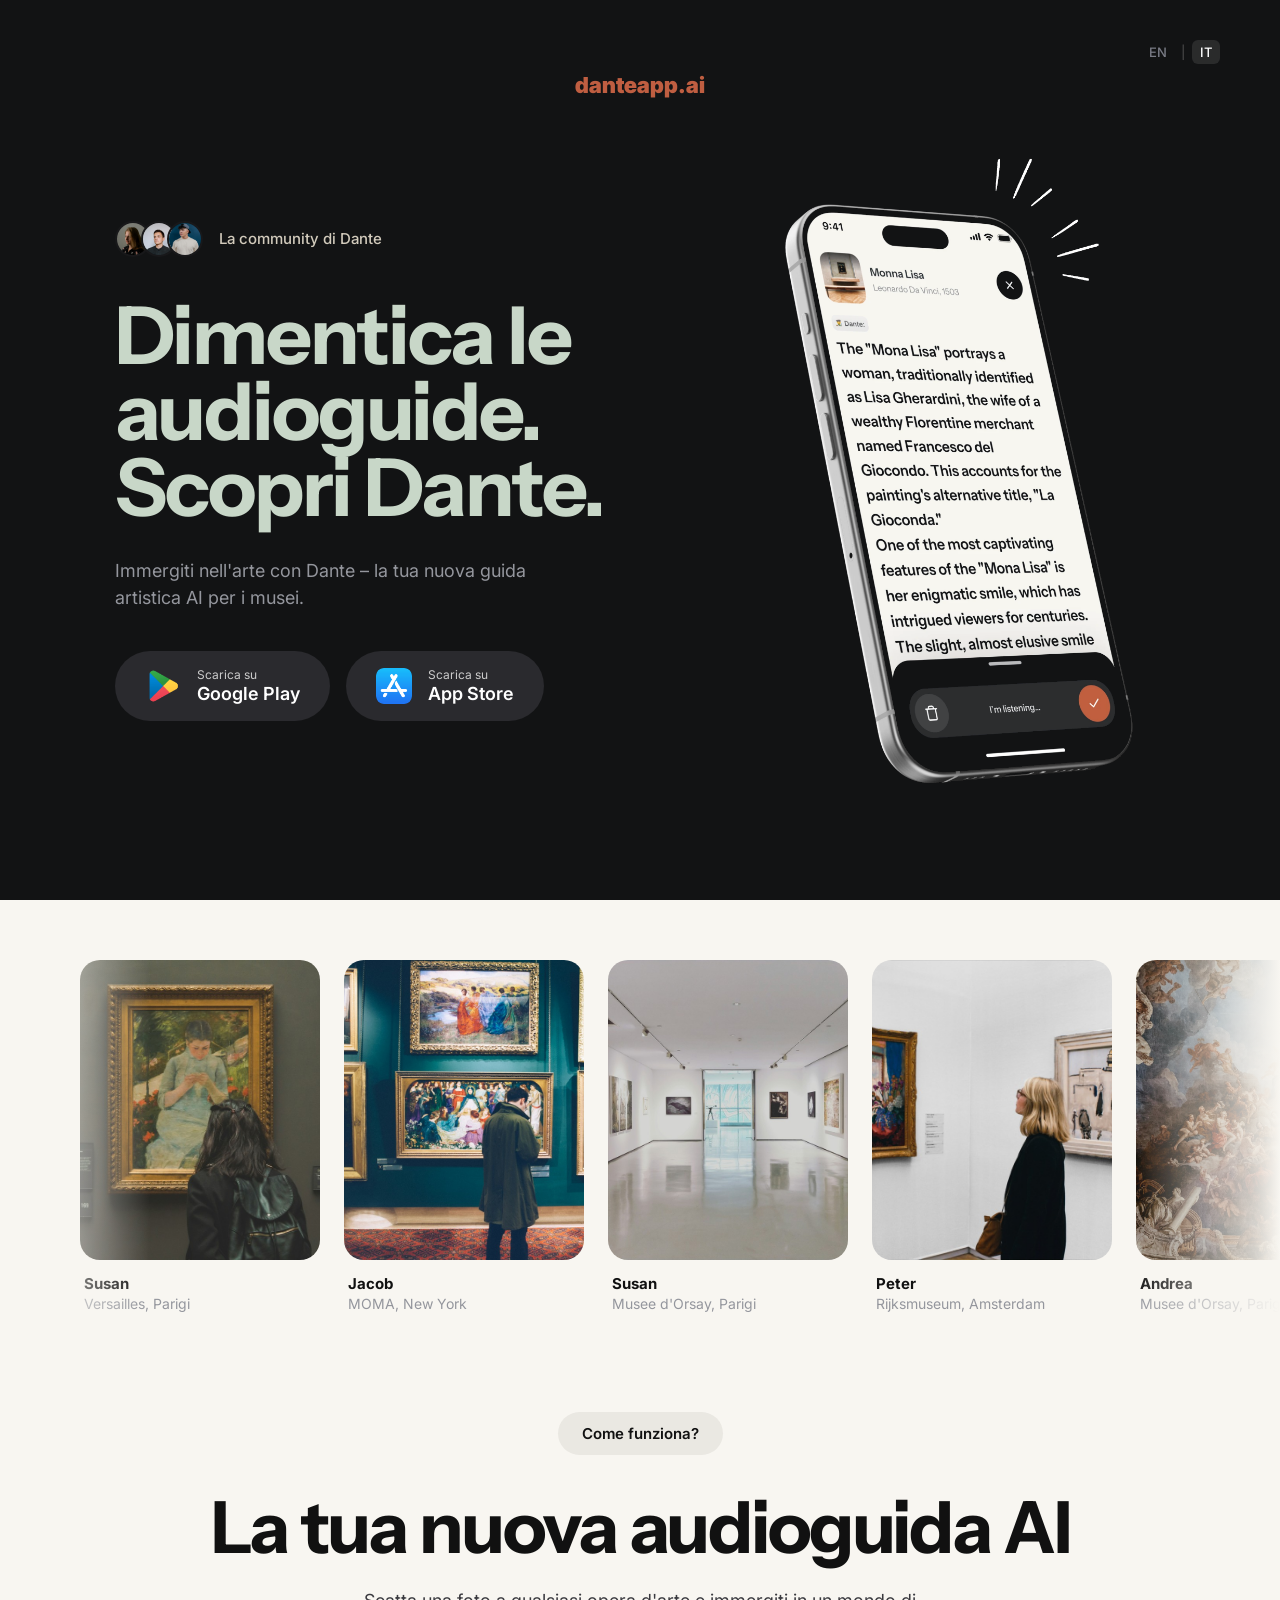
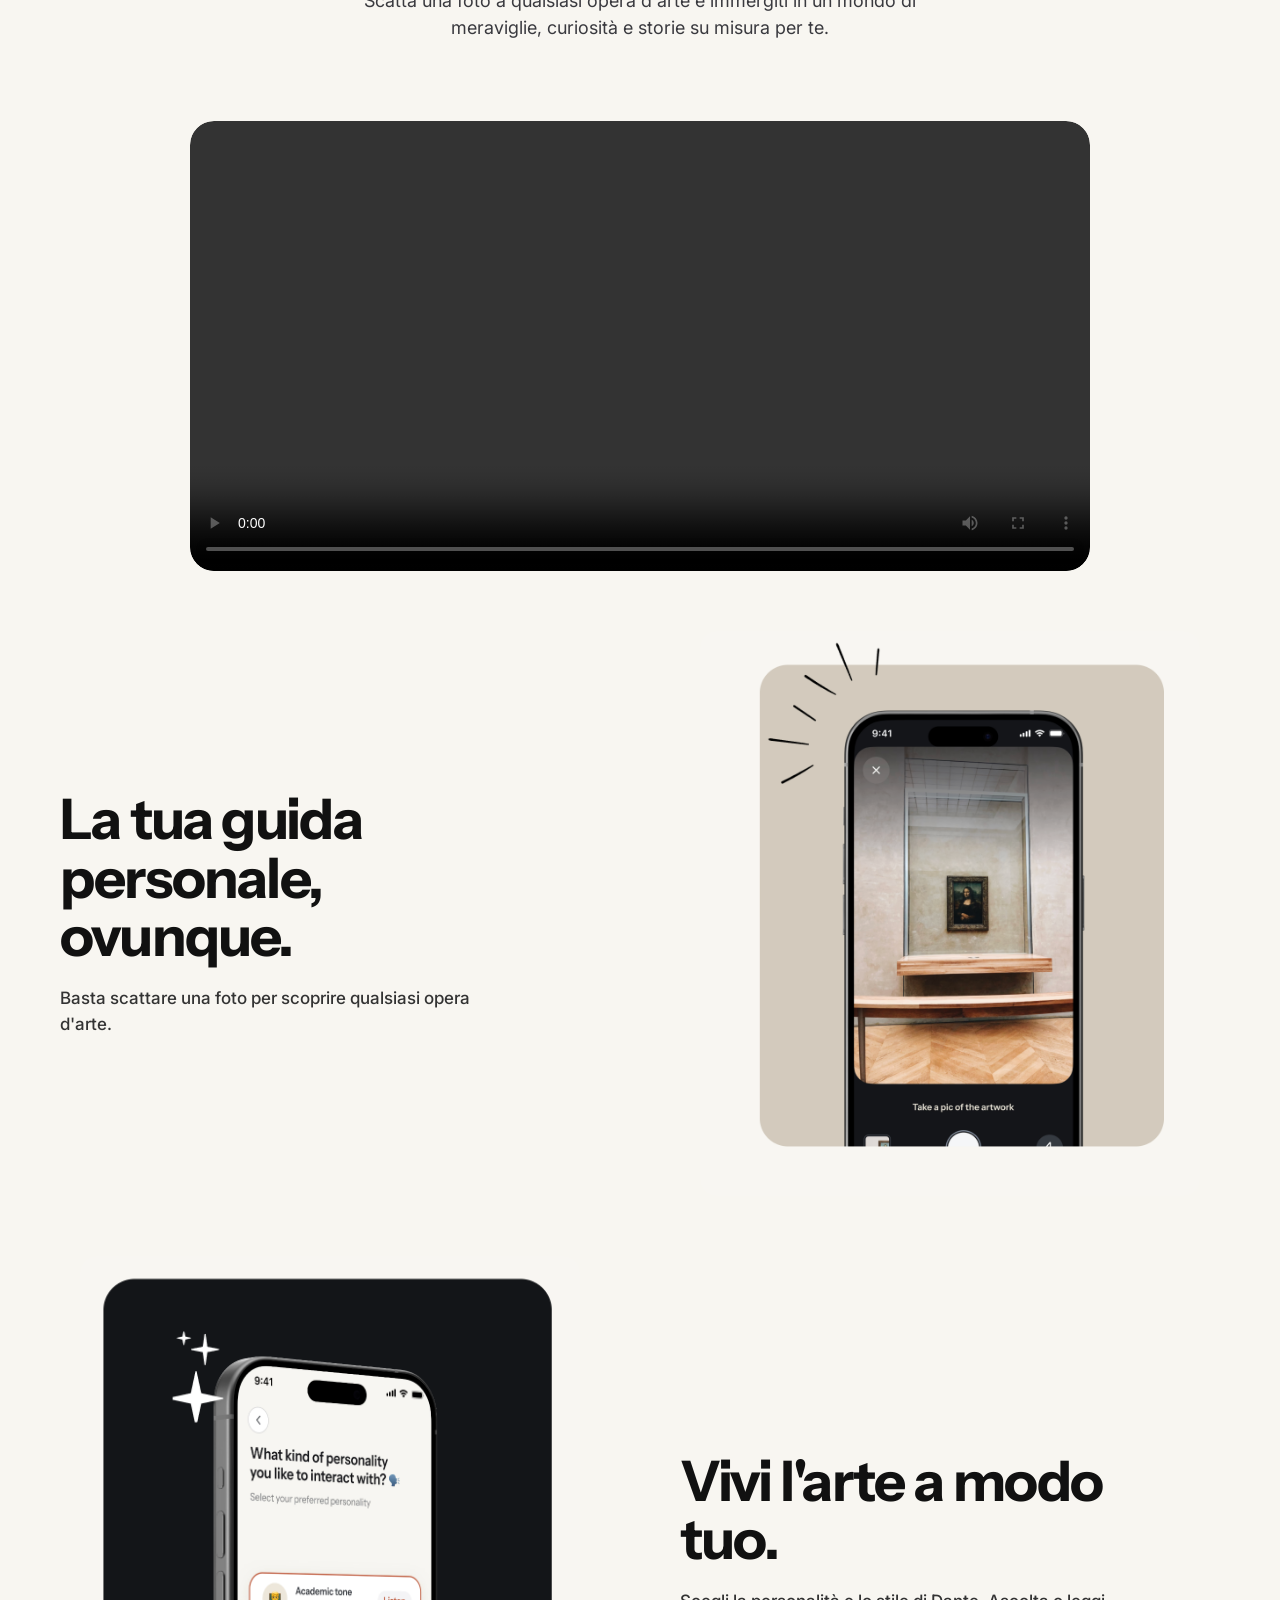
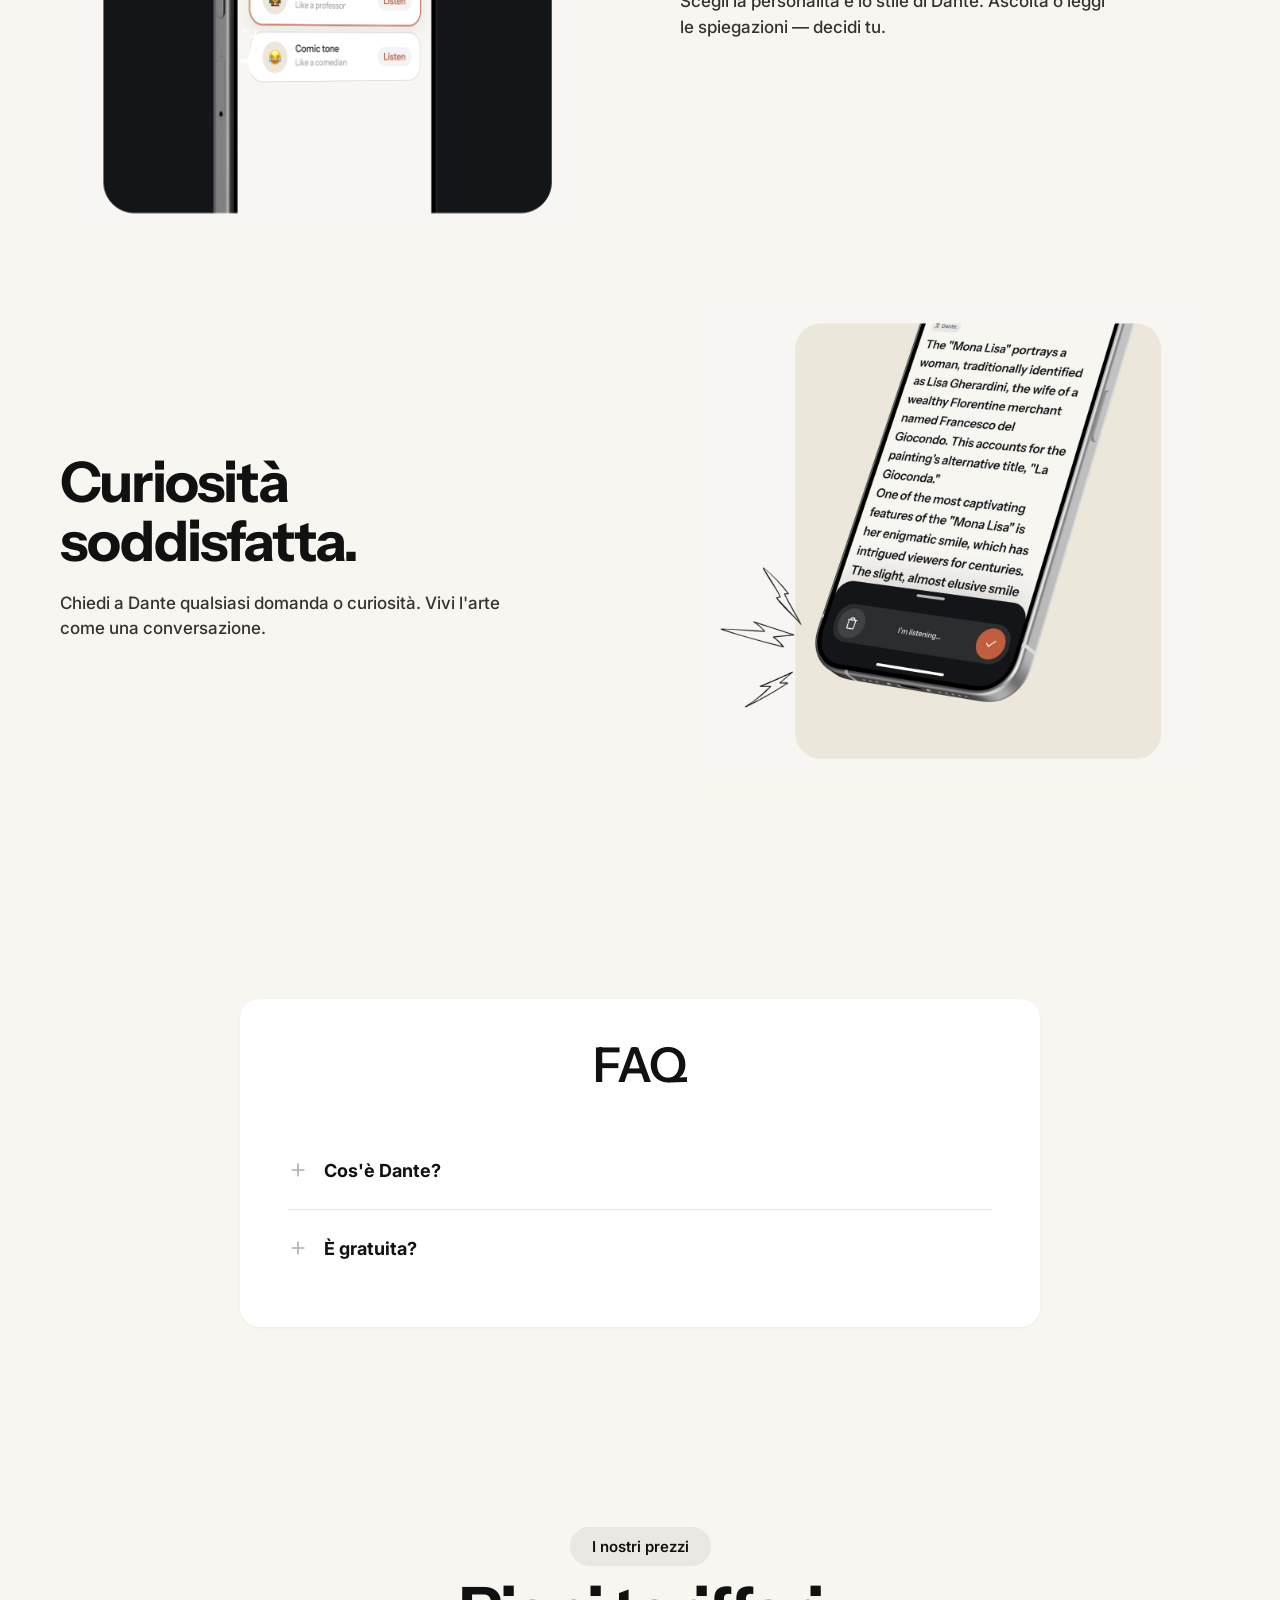
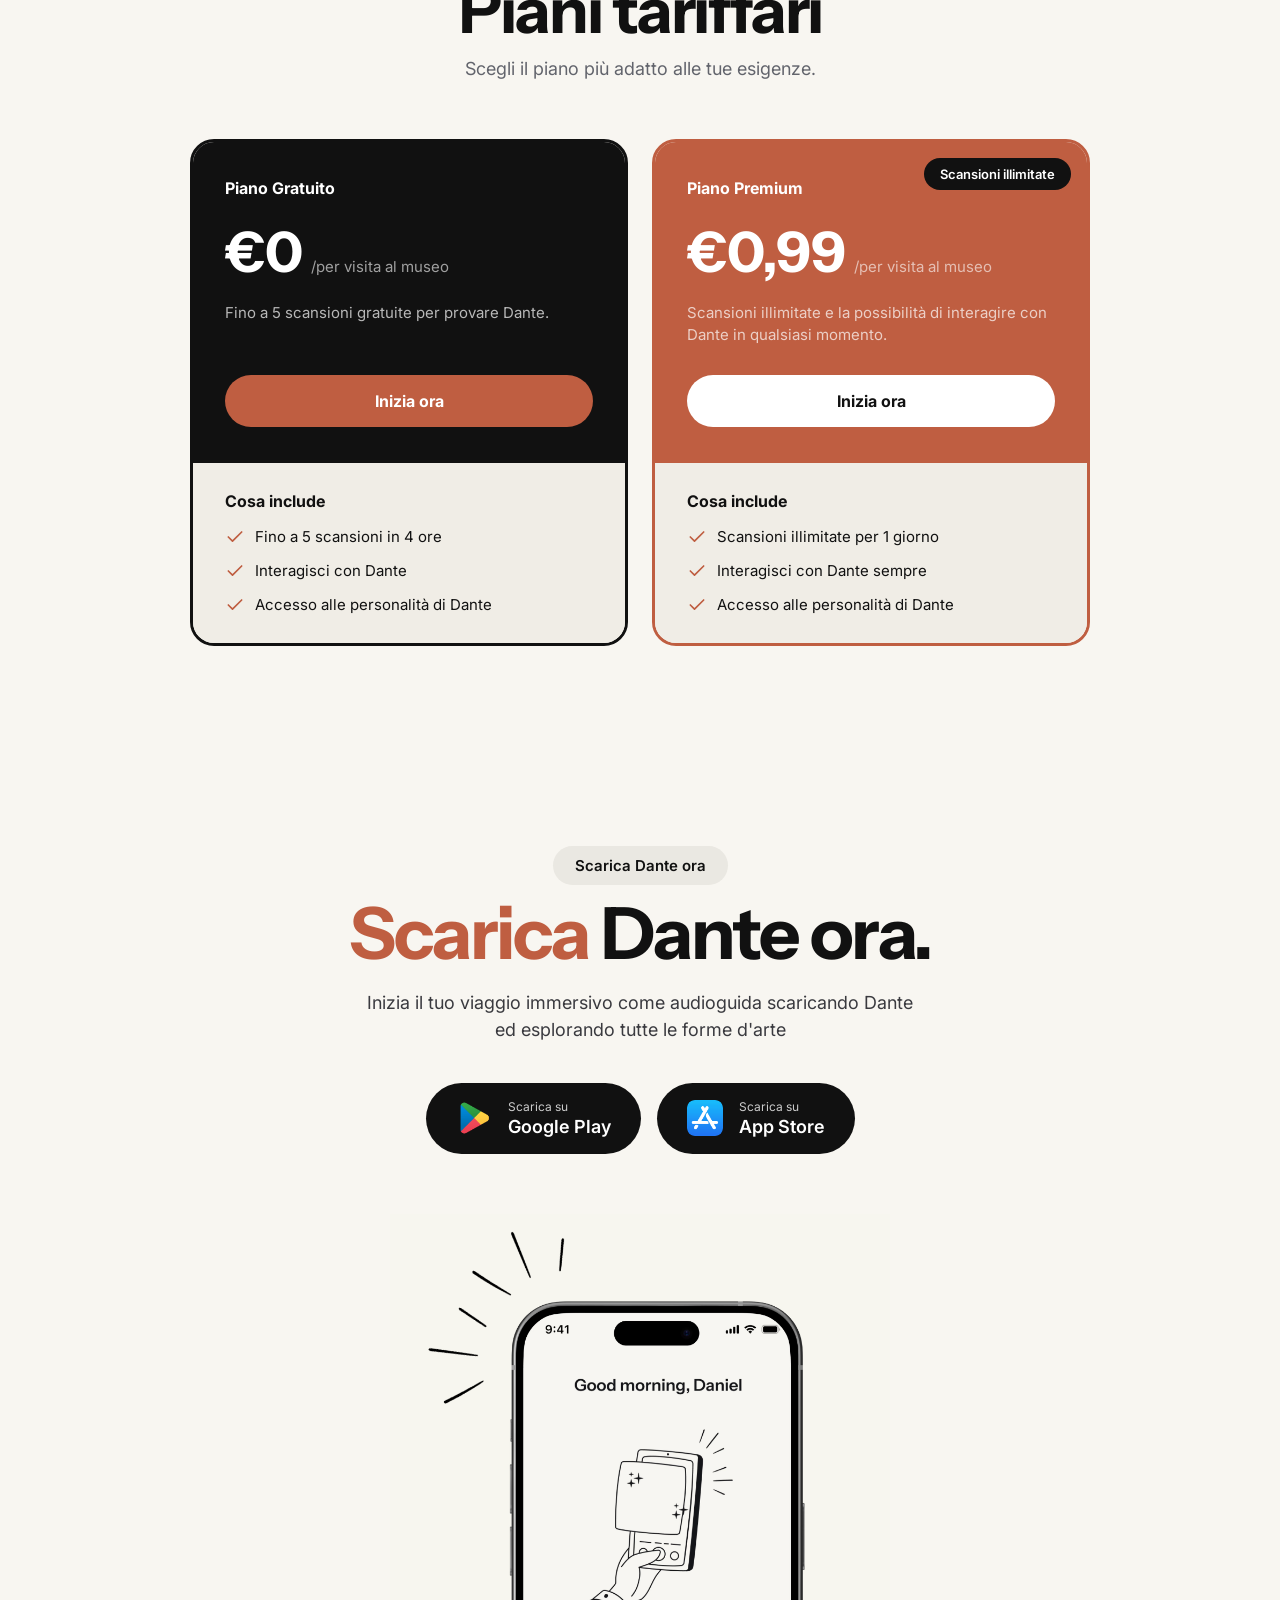
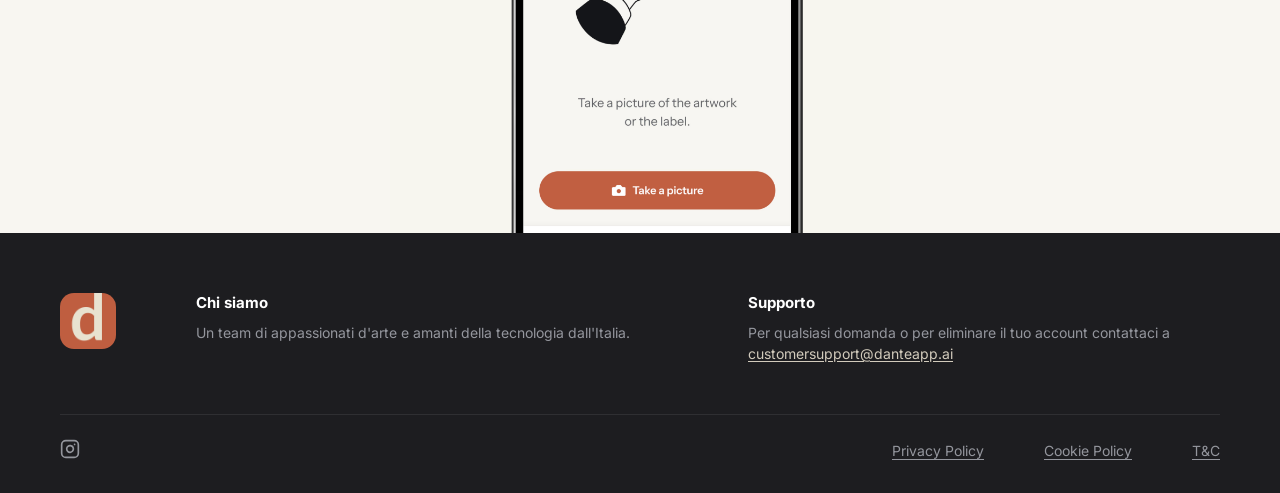
==== it/index.html @ efba57e6 "added italian" ====
<!DOCTYPE html>
<html lang="it">
<head>
  <meta charset="UTF-8">
  <meta name="viewport" content="width=device-width, initial-scale=1.0">
  <title>Danteapp.AI</title>
  <meta name="description" content="Scopri il lato divertente dei musei! Scarica l'app!">

  <!-- Open Graph -->
  <meta property="og:title" content="Danteapp.AI">
  <meta property="og:description" content="Scopri il lato divertente dei musei! Scarica l'app!">
  <meta property="og:image" content="../assets/icons/og-image.png">
  <meta property="og:type" content="website">
  <meta property="og:url" content="https://www.danteapp.ai/it/">

  <!-- Twitter Card -->
  <meta name="twitter:card" content="summary_large_image">
  <meta name="twitter:title" content="Danteapp.AI">
  <meta name="twitter:description" content="Scopri il lato divertente dei musei! Scarica l'app!">
  <meta name="twitter:image" content="../assets/icons/og-image.png">

  <!-- Favicon -->
  <link rel="icon" type="image/png" href="../assets/icons/favicon.png">

  <!-- Fonts -->
  <link rel="preconnect" href="https://fonts.googleapis.com">
  <link rel="preconnect" href="https://fonts.gstatic.com" crossorigin>
  <link href="https://fonts.googleapis.com/css2?family=Instrument+Sans:ital,wght@0,400;0,500;0,600;0,700;1,400&family=Inter:wght@400;500;600;700&family=Inter+Tight:wght@600&display=swap" rel="stylesheet">

  <!-- Styles -->
  <link rel="stylesheet" href="../css/styles.css">
</head>
<body>

  <!-- ===== HERO SECTION ===== -->
  <section class="hero">
    <div class="lang-bar">
      <div class="lang-toggle">
        <a href="../index.html" onclick="localStorage.setItem('dante-lang','en')">EN</a>
        <span class="separator">|</span>
        <a href="index.html" class="active" onclick="localStorage.setItem('dante-lang','it')">IT</a>
      </div>
    </div>
    <p class="hero-site-name fade-in">danteapp.ai</p>
    <div class="hero-inner">
      <div class="hero-left">
        <div class="hero-community fade-in fade-in-delay-1">
          <div class="hero-avatars">
            <img src="../assets/images/brand-profile.jpg" alt="" class="hero-avatar">
            <img src="../assets/images/artwork-3.jpg" alt="" class="hero-avatar">
            <img src="../assets/images/artwork-6.jpg" alt="" class="hero-avatar">
          </div>
          <span>La community di Dante</span>
        </div>
        <h1 class="hero-heading fade-in fade-in-delay-2">Dimentica le audioguide.<br>Scopri Dante.</h1>
        <p class="hero-subheading fade-in fade-in-delay-3">Immergiti nell'arte con Dante &ndash; la tua nuova guida artistica AI per i musei.</p>
        <div class="hero-buttons fade-in fade-in-delay-4">
          <a href="https://play.google.com/store/apps/details?id=com.danteapp.dante" class="btn-store" target="_blank" rel="noopener">
            <img src="../assets/icons/logo-512-alt.png" alt="Google Play" class="store-icon google-play-icon">
            <div class="store-text">
              <span class="store-label">Scarica su</span>
              <span class="store-name">Google Play</span>
            </div>
          </a>
          <a href="https://apps.apple.com/it/app/danteapp/id6563139265" class="btn-store" target="_blank" rel="noopener">
            <img src="../assets/icons/logo-512.png" alt="App Store" class="store-icon appstore-icon">
            <div class="store-text">
              <span class="store-label">Scarica su</span>
              <span class="store-name">App Store</span>
            </div>
          </a>
        </div>
      </div>
      <div class="hero-right fade-in fade-in-delay-3">
        <div class="hero-phone-container">
          <img src="../assets/icons/hero.png" alt="App Dante che mostra la Monna Lisa" class="hero-phone">
        </div>
      </div>
    </div>
  </section>

  <!-- ===== TESTIMONIALS SECTION ===== -->
  <section class="testimonials">
    <div class="testimonials-track">
      <!-- First set -->
      <div class="testimonial-card">
        <img src="../assets/images/artwork-5.jpg" alt="Opera d'arte" class="testimonial-image">
        <div class="testimonial-info">
          <p class="testimonial-name">Susan</p>
          <p class="testimonial-location">Versailles, Parigi</p>
        </div>
      </div>
      <div class="testimonial-card">
        <img src="../assets/images/artwork-1.jpg" alt="Opera d'arte" class="testimonial-image">
        <div class="testimonial-info">
          <p class="testimonial-name">Jacob</p>
          <p class="testimonial-location">MOMA, New York</p>
        </div>
      </div>
      <div class="testimonial-card">
        <img src="../assets/images/artwork-2.jpg" alt="Opera d'arte" class="testimonial-image">
        <div class="testimonial-info">
          <p class="testimonial-name">Susan</p>
          <p class="testimonial-location">Musee d'Orsay, Parigi</p>
        </div>
      </div>
      <div class="testimonial-card">
        <img src="../assets/images/artwork-7.jpg" alt="Opera d'arte" class="testimonial-image">
        <div class="testimonial-info">
          <p class="testimonial-name">Peter</p>
          <p class="testimonial-location">Rijksmuseum, Amsterdam</p>
        </div>
      </div>
      <div class="testimonial-card">
        <img src="../assets/images/artwork-4.jpg" alt="Opera d'arte" class="testimonial-image">
        <div class="testimonial-info">
          <p class="testimonial-name">Andrea</p>
          <p class="testimonial-location">Musee d'Orsay, Parigi</p>
        </div>
      </div>
      <div class="testimonial-card">
        <img src="../assets/images/artwork-1.jpg" alt="Opera d'arte" class="testimonial-image">
        <div class="testimonial-info">
          <p class="testimonial-name">Claire</p>
          <p class="testimonial-location">MOMA, New York</p>
        </div>
      </div>
      <!-- Duplicate for seamless scroll -->
      <div class="testimonial-card">
        <img src="../assets/images/artwork-5.jpg" alt="Opera d'arte" class="testimonial-image">
        <div class="testimonial-info">
          <p class="testimonial-name">Susan</p>
          <p class="testimonial-location">Versailles, Parigi</p>
        </div>
      </div>
      <div class="testimonial-card">
        <img src="../assets/images/artwork-1.jpg" alt="Opera d'arte" class="testimonial-image">
        <div class="testimonial-info">
          <p class="testimonial-name">Jacob</p>
          <p class="testimonial-location">MOMA, New York</p>
        </div>
      </div>
      <div class="testimonial-card">
        <img src="../assets/images/artwork-2.jpg" alt="Opera d'arte" class="testimonial-image">
        <div class="testimonial-info">
          <p class="testimonial-name">Susan</p>
          <p class="testimonial-location">Musee d'Orsay, Parigi</p>
        </div>
      </div>
      <div class="testimonial-card">
        <img src="../assets/images/artwork-7.jpg" alt="Opera d'arte" class="testimonial-image">
        <div class="testimonial-info">
          <p class="testimonial-name">Peter</p>
          <p class="testimonial-location">Rijksmuseum, Amsterdam</p>
        </div>
      </div>
      <div class="testimonial-card">
        <img src="../assets/images/artwork-4.jpg" alt="Opera d'arte" class="testimonial-image">
        <div class="testimonial-info">
          <p class="testimonial-name">Andrea</p>
          <p class="testimonial-location">Musee d'Orsay, Parigi</p>
        </div>
      </div>
      <div class="testimonial-card">
        <img src="../assets/images/artwork-1.jpg" alt="Opera d'arte" class="testimonial-image">
        <div class="testimonial-info">
          <p class="testimonial-name">Claire</p>
          <p class="testimonial-location">MOMA, New York</p>
        </div>
      </div>
    </div>
  </section>

  <!-- ===== FEATURES SECTION ===== -->
  <section class="features">
    <div class="features-container">
      <div class="features-label-wrapper fade-in">
        <span class="features-label">Come funziona?</span>
      </div>
      <h2 class="features-heading fade-in">La tua nuova audioguida AI</h2>
      <p class="features-subtitle fade-in">Scatta una foto a qualsiasi opera d'arte e immergiti in un mondo di meraviglie, curiosit&agrave; e storie su misura per te.</p>

      <!-- Feature 1: Video -->
      <div class="feature-video-wrapper fade-in">
        <video src="../assets/video/hero-video.mp4" controls loop playsinline class="feature-video"></video>
      </div>

      <!-- Feature 2: Anywhere -->
      <div class="feature-block fade-in">
        <div class="feature-text">
          <h3 class="feature-title">La tua guida personale, ovunque.</h3>
          <p class="feature-description">Basta scattare una foto per scoprire qualsiasi opera d'arte.</p>
        </div>
        <div class="feature-images">
          <img src="../assets/images/guide-anywhere.png" alt="App Dante che scansiona un'opera" class="feature-single-image">
        </div>
      </div>

      <!-- Feature 3: Your way -->
      <div class="feature-block reverse fade-in">
        <div class="feature-text">
          <h3 class="feature-title">Vivi l'arte a modo tuo.</h3>
          <p class="feature-description">Scegli la personalit&agrave; e lo stile di Dante. Ascolta o leggi le spiegazioni &mdash; decidi tu.</p>
        </div>
        <div class="feature-images">
          <img src="../assets/images/art-your-way.png" alt="Selezione personalit&agrave; app Dante" class="feature-single-image">
        </div>
      </div>

      <!-- Feature 4: Curiosity -->
      <div class="feature-block fade-in">
        <div class="feature-text">
          <h3 class="feature-title">Curiosit&agrave; soddisfatta.</h3>
          <p class="feature-description">Chiedi a Dante qualsiasi domanda o curiosit&agrave;. Vivi l'arte come una conversazione.</p>
        </div>
        <div class="feature-images">
          <img src="../assets/images/curiosity_quenched.png" alt="Conversazione con app Dante" class="feature-single-image">
        </div>
      </div>
    </div>
  </section>

  <!-- ===== FAQ SECTION ===== -->
  <section class="faq">
    <div class="faq-container">
      <h2 class="faq-heading fade-in">FAQ</h2>

      <div class="faq-item fade-in">
        <button class="faq-question">
          <svg class="faq-icon" viewBox="0 0 24 24" fill="none" stroke="currentColor" stroke-width="2" stroke-linecap="round" stroke-linejoin="round">
            <line x1="12" y1="5" x2="12" y2="19"></line>
            <line x1="5" y1="12" x2="19" y2="12"></line>
          </svg>
          Cos'&egrave; Dante?
        </button>
        <div class="faq-answer">
          <p>Dante &egrave; la tua guida artistica personale, pensata per rendere l'esplorazione e la comprensione dell'arte divertente e accessibile. Con Dante AI, puoi scattare una foto a qualsiasi opera per scoprire istantaneamente la sua storia, il suo significato e curiosit&agrave; interessanti. Personalizza la tua esperienza scegliendo la personalit&agrave; e lo stile di Dante, e decidi se vuoi ascoltare o leggere le informazioni. Puoi anche fare domande a Dante su qualsiasi opera, rendendo la tua esplorazione artistica davvero interattiva e coinvolgente.</p>
        </div>
      </div>

      <div class="faq-item fade-in">
        <button class="faq-question">
          <svg class="faq-icon" viewBox="0 0 24 24" fill="none" stroke="currentColor" stroke-width="2" stroke-linecap="round" stroke-linejoin="round">
            <line x1="12" y1="5" x2="12" y2="19"></line>
            <line x1="5" y1="12" x2="19" y2="12"></line>
          </svg>
          &Egrave; gratuita?
        </button>
        <div class="faq-answer">
          <p>Puoi scaricare l'app Dante AI gratuitamente su iOS e Android. L'app &egrave; gratuita, ma per sbloccare tutte le funzionalit&agrave;, inclusa la possibilit&agrave; di fare domande, &egrave; necessario un abbonamento a pagamento. Questo ti garantisce di ottenere il massimo dalla tua esperienza artistica con approfondimenti personalizzati e dettagliati.</p>
        </div>
      </div>
    </div>
  </section>

  <!-- ===== PRICING SECTION ===== -->
  <section class="pricing">
    <div class="pricing-container">
      <div class="pricing-label-wrapper fade-in">
        <span class="pricing-label">I nostri prezzi</span>
      </div>
      <h2 class="pricing-heading fade-in">Piani tariffari</h2>
      <p class="pricing-subheading fade-in">Scegli il piano pi&ugrave; adatto alle tue esigenze.</p>

      <div class="pricing-cards">
        <!-- Free Plan -->
        <div class="pricing-card-wrapper fade-in">
          <div class="pricing-card-top pricing-card-top-free">
            <p class="pricing-plan-name">Piano Gratuito</p>
            <div class="pricing-price-row">
              <span class="pricing-price">&euro;0</span>
              <span class="pricing-price-period">/per visita al museo</span>
            </div>
            <p class="pricing-desc">Fino a 5 scansioni gratuite per provare Dante.</p>
            <a href="https://apps.apple.com/it/app/danteapp/id6563139265" class="pricing-btn pricing-btn-free" target="_blank" rel="noopener">Inizia ora</a>
          </div>
          <div class="pricing-card-bottom pricing-card-bottom-free">
            <p class="pricing-included-title">Cosa include</p>
            <ul class="pricing-features">
              <li>
                <svg viewBox="0 0 24 24" fill="none" stroke="#bf5e41" stroke-width="2" stroke-linecap="round" stroke-linejoin="round"><polyline points="20 6 9 17 4 12"></polyline></svg>
                Fino a 5 scansioni in 4 ore
              </li>
              <li>
                <svg viewBox="0 0 24 24" fill="none" stroke="#bf5e41" stroke-width="2" stroke-linecap="round" stroke-linejoin="round"><polyline points="20 6 9 17 4 12"></polyline></svg>
                Interagisci con Dante
              </li>
              <li>
                <svg viewBox="0 0 24 24" fill="none" stroke="#bf5e41" stroke-width="2" stroke-linecap="round" stroke-linejoin="round"><polyline points="20 6 9 17 4 12"></polyline></svg>
                Accesso alle personalit&agrave; di Dante
              </li>
            </ul>
          </div>
        </div>

        <!-- Premium Plan -->
        <div class="pricing-card-wrapper premium fade-in fade-in-delay-1">
          <div class="pricing-card-top pricing-card-top-premium">
            <span class="pricing-badge">Scansioni illimitate</span>
            <p class="pricing-plan-name">Piano Premium</p>
            <div class="pricing-price-row">
              <span class="pricing-price">&euro;0,99</span>
              <span class="pricing-price-period">/per visita al museo</span>
            </div>
            <p class="pricing-desc">Scansioni illimitate e la possibilit&agrave; di interagire con Dante in qualsiasi momento.</p>
            <a href="https://apps.apple.com/it/app/danteapp/id6563139265" class="pricing-btn pricing-btn-premium" target="_blank" rel="noopener">Inizia ora</a>
          </div>
          <div class="pricing-card-bottom pricing-card-bottom-premium">
            <p class="pricing-included-title">Cosa include</p>
            <ul class="pricing-features">
              <li>
                <svg viewBox="0 0 24 24" fill="none" stroke="#bf5e41" stroke-width="2" stroke-linecap="round" stroke-linejoin="round"><polyline points="20 6 9 17 4 12"></polyline></svg>
                Scansioni illimitate per 1 giorno
              </li>
              <li>
                <svg viewBox="0 0 24 24" fill="none" stroke="#bf5e41" stroke-width="2" stroke-linecap="round" stroke-linejoin="round"><polyline points="20 6 9 17 4 12"></polyline></svg>
                Interagisci con Dante sempre
              </li>
              <li>
                <svg viewBox="0 0 24 24" fill="none" stroke="#bf5e41" stroke-width="2" stroke-linecap="round" stroke-linejoin="round"><polyline points="20 6 9 17 4 12"></polyline></svg>
                Accesso alle personalit&agrave; di Dante
              </li>
            </ul>
          </div>
        </div>
      </div>
    </div>
  </section>

  <!-- ===== CTA SECTION ===== -->
  <section class="cta">
    <div class="cta-container">
      <div class="cta-label-wrapper fade-in">
        <span class="cta-label">Scarica Dante ora</span>
      </div>
      <h2 class="cta-heading fade-in"><span class="cta-heading-accent">Scarica</span> Dante ora.</h2>
      <p class="cta-subheading fade-in">Inizia il tuo viaggio immersivo come audioguida scaricando Dante ed esplorando tutte le forme d'arte</p>
      <div class="cta-buttons fade-in fade-in-delay-1">
        <a href="https://play.google.com/store/apps/details?id=com.danteapp.dante" class="btn-store-dark" target="_blank" rel="noopener">
          <img src="../assets/icons/logo-512-alt.png" alt="Google Play" class="store-icon">
          <div class="store-text">
            <span class="store-label-dark">Scarica su</span>
            <span class="store-name-dark">Google Play</span>
          </div>
        </a>
        <a href="https://apps.apple.com/it/app/danteapp/id6563139265" class="btn-store-dark" target="_blank" rel="noopener">
          <img src="../assets/icons/logo-512.png" alt="App Store" class="store-icon appstore-icon">
          <div class="store-text">
            <span class="store-label-dark">Scarica su</span>
            <span class="store-name-dark">App Store</span>
          </div>
        </a>
      </div>
      <div class="cta-image fade-in fade-in-delay-2">
        <img src="../assets/images/download_footer.png" alt="Anteprima app Dante">
      </div>
    </div>
  </section>

  <!-- ===== FOOTER ===== -->
  <footer class="footer">
    <div class="footer-top">
      <div class="footer-logo">
        <img src="../assets/icons/logo-1024.png" alt="Dante" class="footer-logo-img">
      </div>
      <div class="footer-about">
        <h4 class="footer-col-title">Chi siamo</h4>
        <p class="footer-col-text">Un team di appassionati d'arte e amanti della tecnologia dall'Italia.</p>
      </div>
      <div class="footer-support">
        <h4 class="footer-col-title">Supporto</h4>
        <p class="footer-col-text">Per qualsiasi domanda o per eliminare il tuo account contattaci a <a href="mailto:customersupport@danteapp.ai">customersupport@danteapp.ai</a></p>
      </div>
    </div>
    <div class="footer-divider"></div>
    <div class="footer-bottom">
      <div class="footer-social">
        <a href="https://www.instagram.com/danteapp.ai/" target="_blank" rel="noopener" aria-label="Instagram">
          <svg viewBox="0 0 24 24" fill="none" stroke="currentColor" stroke-width="2" stroke-linecap="round" stroke-linejoin="round">
            <rect x="2" y="2" width="20" height="20" rx="5" ry="5"></rect>
            <path d="M16 11.37A4 4 0 1 1 12.63 8 4 4 0 0 1 16 11.37z"></path>
            <line x1="17.5" y1="6.5" x2="17.51" y2="6.5"></line>
          </svg>
        </a>
      </div>
      <div class="footer-links">
        <a href="privacy-policy.html">Privacy Policy</a>
        <a href="cookie-policy.html">Cookie Policy</a>
        <a href="terms-conditions.html">T&C</a>
      </div>
    </div>
  </footer>

  <!-- Scripts -->
  <script src="../js/lang.js"></script>
  <script src="../js/main.js"></script>
</body>
</html>
---- css/styles.css ----
/* ===== Reset & Base ===== */
*, *::before, *::after {
  margin: 0;
  padding: 0;
  box-sizing: border-box;
}

html {
  scroll-behavior: smooth;
  -webkit-font-smoothing: antialiased;
  -moz-osx-font-smoothing: grayscale;
}

body {
  font-family: 'Inter', sans-serif;
  background-color: #131518;
  color: #fff;
  overflow-x: hidden;
}

a {
  text-decoration: none;
  color: inherit;
}

img {
  max-width: 100%;
  height: auto;
  display: block;
}

button {
  border: none;
  cursor: pointer;
  font-family: inherit;
}

/* ===== Typography ===== */
.font-instrument {
  font-family: 'Instrument Sans', sans-serif;
}

.font-inter {
  font-family: 'Inter', sans-serif;
}

.font-inter-tight {
  font-family: 'Inter Tight', sans-serif;
}

/* ===== Language Toggle ===== */
.lang-bar {
  width: 100%;
  display: flex;
  justify-content: flex-end;
  margin-bottom: 8px;
}

.lang-toggle {
  display: inline-flex;
  align-items: center;
  gap: 6px;
  font-family: 'Inter', sans-serif;
  font-size: 13px;
  font-weight: 500;
  color: #797b85;
}

.lang-toggle a {
  color: #797b85;
  text-decoration: none;
  padding: 4px 8px;
  border-radius: 6px;
  transition: color 0.2s, background 0.2s;
}

.lang-toggle a:hover {
  color: #fff;
}

.lang-toggle a.active {
  color: #fff;
  background: rgba(255, 255, 255, 0.1);
}

.lang-toggle .separator {
  color: #444;
}

/* Policy page lang toggle */
.policy-header .lang-bar {
  max-width: 900px;
  margin: 0 auto 8px;
}

/* Light background version */
.lang-toggle-light a {
  color: #94969d;
}

.lang-toggle-light a:hover {
  color: #111;
}

.lang-toggle-light a.active {
  color: #111;
  background: rgba(0, 0, 0, 0.06);
}

.lang-toggle-light .separator {
  color: #ccc;
}

/* ===== Hero Section ===== */
.hero {
  display: flex;
  flex-direction: column;
  align-items: center;
  padding: 40px 60px 80px;
  background: rgb(18, 19, 20);
  min-height: 100vh;
  position: relative;
  overflow: hidden;
}

.hero-site-name {
  font-family: 'Inter Tight', sans-serif;
  font-size: 22px;
  font-weight: 900;
  color: #bf5e41;
  text-align: center;
  margin-bottom: 24px;
}

.hero-inner {
  display: flex;
  align-items: center;
  justify-content: center;
  gap: 30px;
  width: 100%;
  max-width: 1200px;
  flex: 1;
}

.hero-left {
  flex: 1;
  max-width: 600px;
}

.hero-community {
  display: flex;
  align-items: center;
  gap: 12px;
  margin-bottom: 40px;
}

.hero-avatars {
  display: flex;
}

.hero-avatar {
  width: 36px;
  height: 36px;
  border-radius: 50%;
  object-fit: cover;
  border: 2px solid #18181a;
  margin-right: -10px;
}

.hero-avatar:last-child {
  margin-right: 0;
}

.hero-community span {
  font-family: 'Inter', sans-serif;
  font-size: 15px;
  font-weight: 500;
  color: #d2cbbc;
  margin-left: 4px;
}

.hero-heading {
  font-family: 'Instrument Sans', sans-serif;
  font-size: 80px;
  font-weight: 700;
  line-height: 0.95;
  letter-spacing: -2px;
  color: rgb(200, 215, 200);
  margin-bottom: 32px;
}

.hero-subheading {
  font-family: 'Inter', sans-serif;
  font-size: 18px;
  font-weight: 400;
  line-height: 1.5em;
  color: #94969d;
  margin-bottom: 40px;
  max-width: 420px;
}

.hero-subheading strong {
  font-weight: 600;
  color: #d2cbbc;
}

.hero-buttons {
  display: flex;
  gap: 16px;
  align-items: center;
  flex-wrap: wrap;
}

.btn-store {
  display: inline-flex;
  align-items: center;
  gap: 16px;
  padding: 16px 30px;
  border-radius: 50px;
  background: #2a2a2e;
  color: #fff;
  transition: background 0.2s ease;
}

.btn-store:hover {
  background: #353538;
}

.store-icon {
  width: 36px;
  height: 36px;
  flex-shrink: 0;
}

.google-play-icon {
  width: 36px;
  height: 36px;
}

.appstore-icon {
  border-radius: 8px;
}

.store-text {
  display: flex;
  flex-direction: column;
}

.store-label {
  font-family: 'Inter', sans-serif;
  font-size: 12px;
  font-weight: 400;
  color: #ccc;
  line-height: 1.3;
}

.store-name {
  font-family: 'Inter', sans-serif;
  font-size: 18px;
  font-weight: 600;
  color: #fff;
  line-height: 1.3;
}

/* Hero Right - Phone */
.hero-right {
  flex: 0 0 auto;
  position: relative;
}

.hero-phone-container {
  position: relative;
}

.hero-phone {
  width: 420px;
  height: auto;
  mix-blend-mode: lighten;
}


/* ===== Testimonials Section ===== */
.testimonials {
  padding: 60px 0;
  background: #f8f6f1;
  overflow: hidden;
  position: relative;
}

.testimonials::before,
.testimonials::after {
  content: '';
  position: absolute;
  top: 0;
  bottom: 0;
  width: 150px;
  z-index: 2;
  pointer-events: none;
}

.testimonials::before {
  left: 0;
  background: linear-gradient(to right, #f8f6f1, transparent);
}

.testimonials::after {
  right: 0;
  background: linear-gradient(to left, #f8f6f1, transparent);
}

.testimonials-track {
  display: flex;
  gap: 24px;
  animation: scroll-left 40s linear infinite;
  width: max-content;
  padding: 0 80px;
}

.testimonials-track:hover {
  animation-play-state: paused;
}

@keyframes scroll-left {
  0% {
    transform: translateX(0);
  }
  100% {
    transform: translateX(-50%);
  }
}

.testimonial-card {
  flex-shrink: 0;
  width: 240px;
}

.testimonial-image {
  width: 100%;
  height: 300px;
  object-fit: cover;
  display: block;
  border-radius: 20px;
}

.testimonial-info {
  padding: 14px 4px 0;
}

.testimonial-name {
  font-family: 'Inter', sans-serif;
  font-size: 15px;
  font-weight: 700;
  color: #111;
  margin-bottom: 2px;
}

.testimonial-location {
  font-family: 'Inter', sans-serif;
  font-size: 14px;
  font-weight: 400;
  color: #94969d;
}

/* ===== Features Section ===== */
.features {
  padding: 40px 20px 100px;
  background: #f8f6f1;
  color: #131518;
}

.features-container {
  max-width: 1200px;
  margin: 0 auto;
}

.features-label {
  font-family: 'Inter', sans-serif;
  font-size: 15px;
  font-weight: 600;
  color: #111;
  text-align: center;
  margin-bottom: 24px;
  display: inline-block;
  background: #eae8e2;
  padding: 12px 24px;
  border-radius: 50px;
}

.features-label-wrapper {
  text-align: center;
  margin-bottom: 12px;
}

.features-heading {
  font-family: 'Instrument Sans', sans-serif;
  font-size: 72px;
  font-weight: 700;
  line-height: 1;
  letter-spacing: -2px;
  text-align: center;
  color: #111;
  margin-bottom: 24px;
}

.features-subtitle {
  font-family: 'Inter', sans-serif;
  font-size: 18px;
  font-weight: 400;
  line-height: 1.5em;
  color: #3a3a3f;
  text-align: center;
  max-width: 600px;
  margin: 0 auto 80px;
}

.feature-video-wrapper {
  width: 100%;
  max-width: 900px;
  margin: 0 auto 60px;
  border-radius: 24px;
  overflow: hidden;
}

.feature-video {
  width: 100%;
  display: block;
  border-radius: 24px;
}

/* Feature Block */
.feature-block {
  display: grid;
  grid-template-columns: 1fr 1fr;
  gap: 40px;
  align-items: center;
  margin-bottom: 60px;
}

.feature-block:last-child {
  margin-bottom: 0;
}

.feature-block.reverse {
  direction: rtl;
}

.feature-block.reverse > * {
  direction: ltr;
}

.feature-text {
  padding: 20px;
}

.feature-number {
  font-family: 'Instrument Sans', sans-serif;
  font-size: 14px;
  font-weight: 600;
  color: #bf5e41;
  margin-bottom: 12px;
}

.feature-title {
  font-family: 'Instrument Sans', sans-serif;
  font-size: 56px;
  font-weight: 700;
  line-height: 1.05;
  letter-spacing: -1.8px;
  color: #111;
  margin-bottom: 20px;
  max-width: 450px;
}

.feature-description {
  font-family: 'Inter', sans-serif;
  font-size: 17px;
  font-weight: 500;
  line-height: 1.5em;
  color: #333;
  max-width: 440px;
}

.feature-images {
  display: flex;
  gap: 16px;
  align-items: center;
  justify-content: center;
  position: relative;
}

.feature-images img {
  border-radius: 16px;
  object-fit: cover;
}

.feature-phone {
  width: 240px;
  border-radius: 24px;
  box-shadow: 0 20px 60px rgba(0,0,0,0.15);
}

.feature-artwork {
  width: 100%;
  max-width: 500px;
  border-radius: 16px;
}

.feature-single-image {
  width: 100%;
  max-width: 500px;
  border-radius: 16px;
}

.feature-artwork-grid {
  display: grid;
  grid-template-columns: 1fr 1fr;
  gap: 12px;
}

.feature-artwork-grid img {
  width: 100%;
  height: 250px;
  object-fit: cover;
  border-radius: 12px;
}

/* ===== FAQ Section ===== */
.faq {
  padding: 100px 20px;
  background: #f8f6f1;
}

.faq-container {
  max-width: 800px;
  margin: 0 auto;
  background: #fff;
  border-radius: 20px;
  padding: 40px 48px;
  box-shadow: 0 1px 3px rgba(0, 0, 0, 0.04);
}

.faq-heading {
  font-family: 'Instrument Sans', sans-serif;
  font-size: 48px;
  font-weight: 600;
  line-height: 1.1em;
  letter-spacing: -1.2px;
  text-align: center;
  color: #111;
  margin-bottom: 40px;
}

.faq-item {
  border-bottom: 1px solid #e8e6e0;
  padding: 28px 0;
}

.faq-item:last-child {
  border-bottom: none;
}

.faq-question {
  display: flex;
  align-items: center;
  gap: 16px;
  cursor: pointer;
  width: 100%;
  background: none;
  color: #111;
  font-family: 'Inter', sans-serif;
  font-size: 18px;
  font-weight: 700;
  text-align: left;
  padding: 0;
}

.faq-question:hover {
  color: #333;
}

.faq-icon {
  width: 20px;
  height: 20px;
  flex-shrink: 0;
  transition: transform 0.3s ease;
  color: #b0b0b0;
}

.faq-item.active .faq-icon {
  transform: rotate(45deg);
}

.faq-answer {
  max-height: 0;
  overflow: hidden;
  transition: max-height 0.3s ease, padding 0.3s ease;
}

.faq-item.active .faq-answer {
  max-height: 500px;
  padding-top: 16px;
  padding-left: 36px;
}

.faq-answer p {
  font-family: 'Inter', sans-serif;
  font-size: 16px;
  font-weight: 400;
  line-height: 1.6em;
  color: #888;
}

/* ===== Pricing Section ===== */
.pricing {
  padding: 100px 20px;
  background: #f8f6f1;
}

.pricing-container {
  max-width: 900px;
  margin: 0 auto;
}

.pricing-label-wrapper {
  text-align: center;
  margin-bottom: 12px;
}

.pricing-label {
  font-family: 'Inter', sans-serif;
  font-size: 15px;
  font-weight: 600;
  color: #111;
  display: inline-block;
  background: #eae8e2;
  padding: 10px 22px;
  border-radius: 50px;
}

.pricing-heading {
  font-family: 'Instrument Sans', sans-serif;
  font-size: 64px;
  font-weight: 700;
  line-height: 1;
  letter-spacing: -2px;
  text-align: center;
  color: #111;
  margin-bottom: 16px;
}

.pricing-subheading {
  font-family: 'Inter', sans-serif;
  font-size: 18px;
  font-weight: 400;
  color: #62646c;
  text-align: center;
  margin-bottom: 60px;
}

.pricing-cards {
  display: grid;
  grid-template-columns: 1fr 1fr;
  gap: 24px;
}

.pricing-card-wrapper {
  border-radius: 24px;
  overflow: hidden;
  border: 3px solid #111;
  display: flex;
  flex-direction: column;
}

.pricing-card-wrapper.premium {
  border-color: #bf5e41;
}

.pricing-card-top {
  padding: 36px 32px;
  position: relative;
  flex: 1;
  display: flex;
  flex-direction: column;
}

.pricing-card-top-free {
  background: #111;
  color: #fff;
}

.pricing-card-top-premium {
  background: #bf5e41;
  color: #fff;
}

.pricing-badge {
  position: absolute;
  top: 16px;
  right: 16px;
  font-family: 'Inter', sans-serif;
  font-size: 13px;
  font-weight: 600;
  color: #fff;
  background: #111;
  padding: 8px 16px;
  border-radius: 50px;
}

.pricing-plan-name {
  font-family: 'Inter', sans-serif;
  font-size: 16px;
  font-weight: 700;
  color: #fff;
  margin-bottom: 20px;
}

.pricing-price-row {
  display: flex;
  align-items: baseline;
  gap: 8px;
  margin-bottom: 16px;
}

.pricing-price {
  font-family: 'Instrument Sans', sans-serif;
  font-size: 56px;
  font-weight: 700;
  color: #fff;
}

.pricing-card-top-free .pricing-price {
  color: #fff;
}

.pricing-card-top-premium .pricing-price {
  color: #fff;
}

.pricing-price-period {
  font-family: 'Inter', sans-serif;
  font-size: 15px;
  font-weight: 400;
  color: rgba(255, 255, 255, 0.6);
}

.pricing-desc {
  font-family: 'Inter', sans-serif;
  font-size: 15px;
  font-weight: 400;
  line-height: 1.5em;
  color: rgba(255, 255, 255, 0.7);
  margin-bottom: 28px;
  flex: 1;
}

.pricing-btn {
  display: block;
  width: 100%;
  padding: 16px;
  border-radius: 50px;
  font-family: 'Inter', sans-serif;
  font-size: 16px;
  font-weight: 700;
  text-align: center;
  transition: opacity 0.2s ease;
}

.pricing-btn:hover {
  opacity: 0.85;
}

.pricing-btn-free {
  background: #bf5e41;
  color: #fff;
}

.pricing-btn-premium {
  background: #fff;
  color: #111;
}

.pricing-card-bottom {
  padding: 28px 32px;
}

.pricing-card-bottom-free {
  background: #f0ede6;
}

.pricing-card-bottom-premium {
  background: #f0ede6;
}

.pricing-included-title {
  font-family: 'Inter', sans-serif;
  font-size: 16px;
  font-weight: 700;
  color: #111;
  margin-bottom: 16px;
}

.pricing-features {
  list-style: none;
  display: flex;
  flex-direction: column;
  gap: 14px;
}

.pricing-features li {
  display: flex;
  align-items: center;
  gap: 10px;
  font-family: 'Inter', sans-serif;
  font-size: 15px;
  font-weight: 400;
  color: #111;
}

.pricing-features li svg {
  width: 20px;
  height: 20px;
  flex-shrink: 0;
}

/* ===== CTA Section ===== */
.cta {
  padding: 100px 20px 0;
  background: #f8f6f1;
  text-align: center;
  overflow: hidden;
}

.cta-container {
  max-width: 800px;
  margin: 0 auto;
}

.cta-label-wrapper {
  text-align: center;
  margin-bottom: 12px;
}

.cta-label {
  font-family: 'Inter', sans-serif;
  font-size: 15px;
  font-weight: 600;
  color: #111;
  display: inline-block;
  background: #eae8e2;
  padding: 10px 22px;
  border-radius: 50px;
}

.cta-heading {
  font-family: 'Instrument Sans', sans-serif;
  font-size: 72px;
  font-weight: 700;
  line-height: 1;
  letter-spacing: -2px;
  color: #111;
  margin-bottom: 20px;
}

.cta-heading-accent {
  color: #bf5e41;
}

.cta-subheading {
  font-family: 'Inter', sans-serif;
  font-size: 18px;
  font-weight: 400;
  line-height: 1.5em;
  color: #3a3a3f;
  margin-bottom: 40px;
  max-width: 550px;
  margin-left: auto;
  margin-right: auto;
}

.cta-buttons {
  display: flex;
  gap: 16px;
  justify-content: center;
  flex-wrap: wrap;
  margin-bottom: 60px;
}

.btn-store-dark {
  display: inline-flex;
  align-items: center;
  gap: 16px;
  padding: 16px 30px;
  border-radius: 50px;
  background: #111;
  color: #fff;
  transition: background 0.2s ease;
}

.btn-store-dark:hover {
  background: #222;
}

.btn-store-dark .store-icon {
  width: 36px;
  height: 36px;
  flex-shrink: 0;
}

.btn-store-dark .appstore-icon {
  border-radius: 8px;
}

.store-label-dark {
  font-family: 'Inter', sans-serif;
  font-size: 12px;
  font-weight: 400;
  color: #ccc;
  line-height: 1.3;
  display: block;
  text-align: left;
}

.store-name-dark {
  font-family: 'Inter', sans-serif;
  font-size: 18px;
  font-weight: 600;
  color: #fff;
  line-height: 1.3;
  display: block;
  text-align: left;
}

.cta-image {
  max-width: 500px;
  margin: 0 auto;
}

.cta-image img {
  width: 100%;
  display: block;
}

/* ===== Footer ===== */
.footer {
  padding: 60px 60px 30px;
  background: #1d1d20;
}

.footer-top {
  max-width: 1200px;
  margin: 0 auto;
  display: grid;
  grid-template-columns: auto 1fr 1fr;
  gap: 80px;
  align-items: start;
  padding-bottom: 50px;
}

.footer-logo-img {
  width: 56px;
  height: 56px;
  border-radius: 14px;
}

.footer-col-title {
  font-family: 'Inter', sans-serif;
  font-size: 15px;
  font-weight: 700;
  color: #fff;
  margin-bottom: 10px;
}

.footer-col-text {
  font-family: 'Inter', sans-serif;
  font-size: 14px;
  font-weight: 400;
  line-height: 1.5em;
  color: #94969d;
}

.footer-col-text a {
  color: #d2cbbc;
  text-decoration: underline;
  text-underline-offset: 2px;
}

.footer-col-text a:hover {
  color: #fff;
}

.footer-divider {
  max-width: 1200px;
  margin: 0 auto;
  border-top: 1px solid rgba(255, 255, 255, 0.08);
}

.footer-bottom {
  max-width: 1200px;
  margin: 0 auto;
  display: flex;
  justify-content: space-between;
  align-items: center;
  padding-top: 24px;
}

.footer-social a {
  display: inline-flex;
  align-items: center;
  justify-content: center;
  color: #94969d;
  transition: color 0.2s ease;
}

.footer-social a:hover {
  color: #fff;
}

.footer-social a svg {
  width: 20px;
  height: 20px;
}

.footer-links {
  display: flex;
  gap: 60px;
}

.footer-links a {
  font-family: 'Inter', sans-serif;
  font-size: 14px;
  font-weight: 400;
  color: #94969d;
  text-decoration: underline;
  text-underline-offset: 3px;
  transition: color 0.2s ease;
}

.footer-links a:hover {
  color: #fff;
}

/* ===== Animations ===== */
.fade-in {
  opacity: 0;
  transform: translateY(20px);
  transition: opacity 0.6s ease, transform 0.6s ease;
}

.fade-in.visible {
  opacity: 1;
  transform: translateY(0);
}

.fade-in-delay-1 { transition-delay: 0.1s; }
.fade-in-delay-2 { transition-delay: 0.2s; }
.fade-in-delay-3 { transition-delay: 0.3s; }
.fade-in-delay-4 { transition-delay: 0.4s; }

/* ===== Responsive ===== */
@media (max-width: 1024px) {
  .hero {
    padding: 40px 40px 60px;
  }

  .hero-heading {
    font-size: 56px;
  }

  .hero-phone {
    width: 300px;
    border-radius: 36px;
  }

  .features-heading {
    font-size: 40px;
  }

  .feature-block {
    gap: 30px;
  }

  .feature-title {
    font-size: 40px;
  }

  .cta-heading {
    font-size: 40px;
  }
}

@media (max-width: 768px) {
  .hero {
    padding: 30px 20px 40px;
  }

  .hero-inner {
    flex-direction: column;
    text-align: center;
  }

  .hero-left {
    max-width: 100%;
  }

  .hero-community {
    justify-content: center;
  }

  .hero-heading {
    font-size: 44px;
    letter-spacing: -1.2px;
  }

  .hero-subheading {
    font-size: 16px;
    max-width: 100%;
  }

  .hero-buttons {
    justify-content: center;
  }

  .hero-right {
    display: block;
    text-align: center;
  }

  .hero-phone {
    width: 280px;
    margin: 0 auto;
  }

  .feature-block {
    grid-template-columns: 1fr;
    gap: 40px;
    margin-bottom: 60px;
  }

  .feature-block.reverse {
    direction: ltr;
  }

  .feature-text {
    padding: 0;
    text-align: center;
  }

  .feature-description {
    max-width: 100%;
  }

  .features-heading {
    font-size: 32px;
    margin-bottom: 50px;
  }

  .feature-title {
    font-size: 36px;
    max-width: 100%;
  }

  .pricing-cards {
    grid-template-columns: 1fr;
  }

  .pricing-heading {
    font-size: 40px;
  }

  .faq-heading {
    font-size: 36px;
  }

  .cta-heading {
    font-size: 32px;
  }

  .footer {
    padding: 40px 20px 24px;
  }

  .footer-top {
    grid-template-columns: 1fr;
    gap: 30px;
  }

  .footer-bottom {
    flex-direction: column;
    gap: 20px;
    text-align: center;
  }

  .footer-links {
    flex-wrap: wrap;
    justify-content: center;
    gap: 30px;
  }
}

@media (max-width: 480px) {
  .hero-heading {
    font-size: 36px;
  }

  .hero-buttons {
    flex-direction: row;
    flex-wrap: wrap;
    justify-content: center;
  }

  .btn-store {
    padding: 12px 18px;
    gap: 10px;
  }

  .btn-store .store-icon {
    width: 28px;
    height: 28px;
  }

  .btn-store .store-name {
    font-size: 14px;
  }

  .btn-store .store-label {
    font-size: 10px;
  }

  .testimonial-card {
    width: 200px;
  }

  .testimonial-image {
    height: 240px;
  }

  .cta-buttons {
    flex-direction: column;
  }

  .btn-store-dark {
    width: 100%;
    justify-content: center;
  }
}

/* ===== Policy Pages ===== */
.policy-header {
  background: rgb(19, 20, 22);
  padding: 40px 60px;
  text-align: center;
}

.policy-header-inner {
  max-width: 900px;
  margin: 0 auto;
}

.policy-header .hero-site-name {
  margin-bottom: 16px;
}

.policy-header a {
  color: #bf5e41;
}

.policy-header h1 {
  font-family: 'Instrument Sans', sans-serif;
  font-size: 48px;
  font-weight: 700;
  color: rgb(200, 215, 200);
  letter-spacing: -1.5px;
  margin-bottom: 8px;
}

.policy-header .policy-date {
  font-family: 'Inter', sans-serif;
  font-size: 14px;
  color: #94969d;
}

.policy-body {
  background: #f8f6f1;
  padding: 60px 20px 100px;
}

.policy-content {
  max-width: 800px;
  margin: 0 auto;
  font-family: 'Inter', sans-serif;
  font-size: 16px;
  line-height: 1.7em;
  color: #333;
}

.policy-content h2 {
  font-family: 'Instrument Sans', sans-serif;
  font-size: 28px;
  font-weight: 700;
  color: #111;
  margin-top: 48px;
  margin-bottom: 16px;
}

.policy-content h3 {
  font-family: 'Inter', sans-serif;
  font-size: 18px;
  font-weight: 700;
  color: #111;
  margin-top: 32px;
  margin-bottom: 12px;
}

.policy-content p {
  margin-bottom: 16px;
}

.policy-content ul, .policy-content ol {
  margin-bottom: 16px;
  padding-left: 24px;
}

.policy-content li {
  margin-bottom: 8px;
}

.policy-content a {
  color: #bf5e41;
  text-decoration: underline;
  text-underline-offset: 2px;
}

.policy-content a:hover {
  color: #a04e35;
}

.policy-content strong {
  font-weight: 600;
  color: #111;
}

.policy-content table {
  width: 100%;
  border-collapse: collapse;
  margin-bottom: 24px;
}

.policy-content th, .policy-content td {
  text-align: left;
  padding: 12px 16px;
  border-bottom: 1px solid #e0ddd6;
  font-size: 15px;
}

.policy-content th {
  font-weight: 700;
  color: #111;
  background: #eae8e2;
}

@media (max-width: 768px) {
  .policy-header {
    padding: 30px 20px;
  }

  .policy-header h1 {
    font-size: 32px;
  }
}
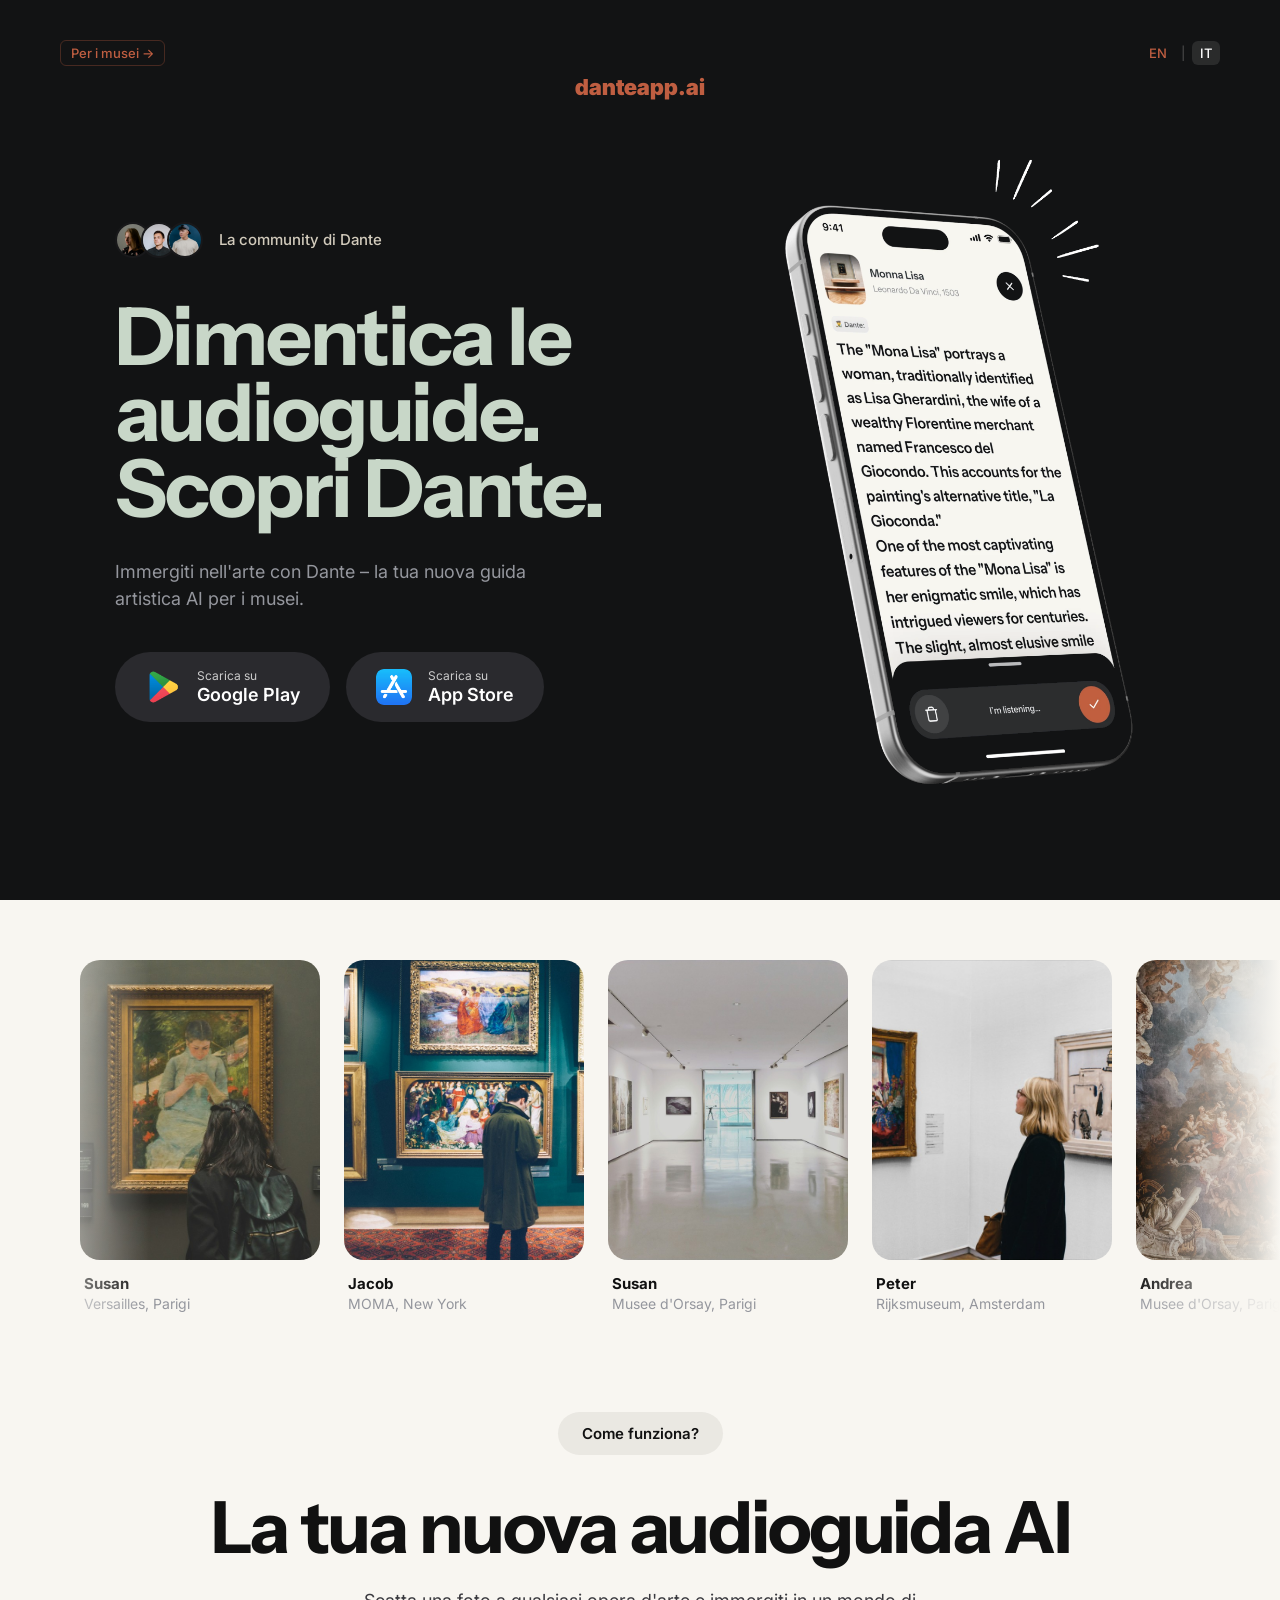
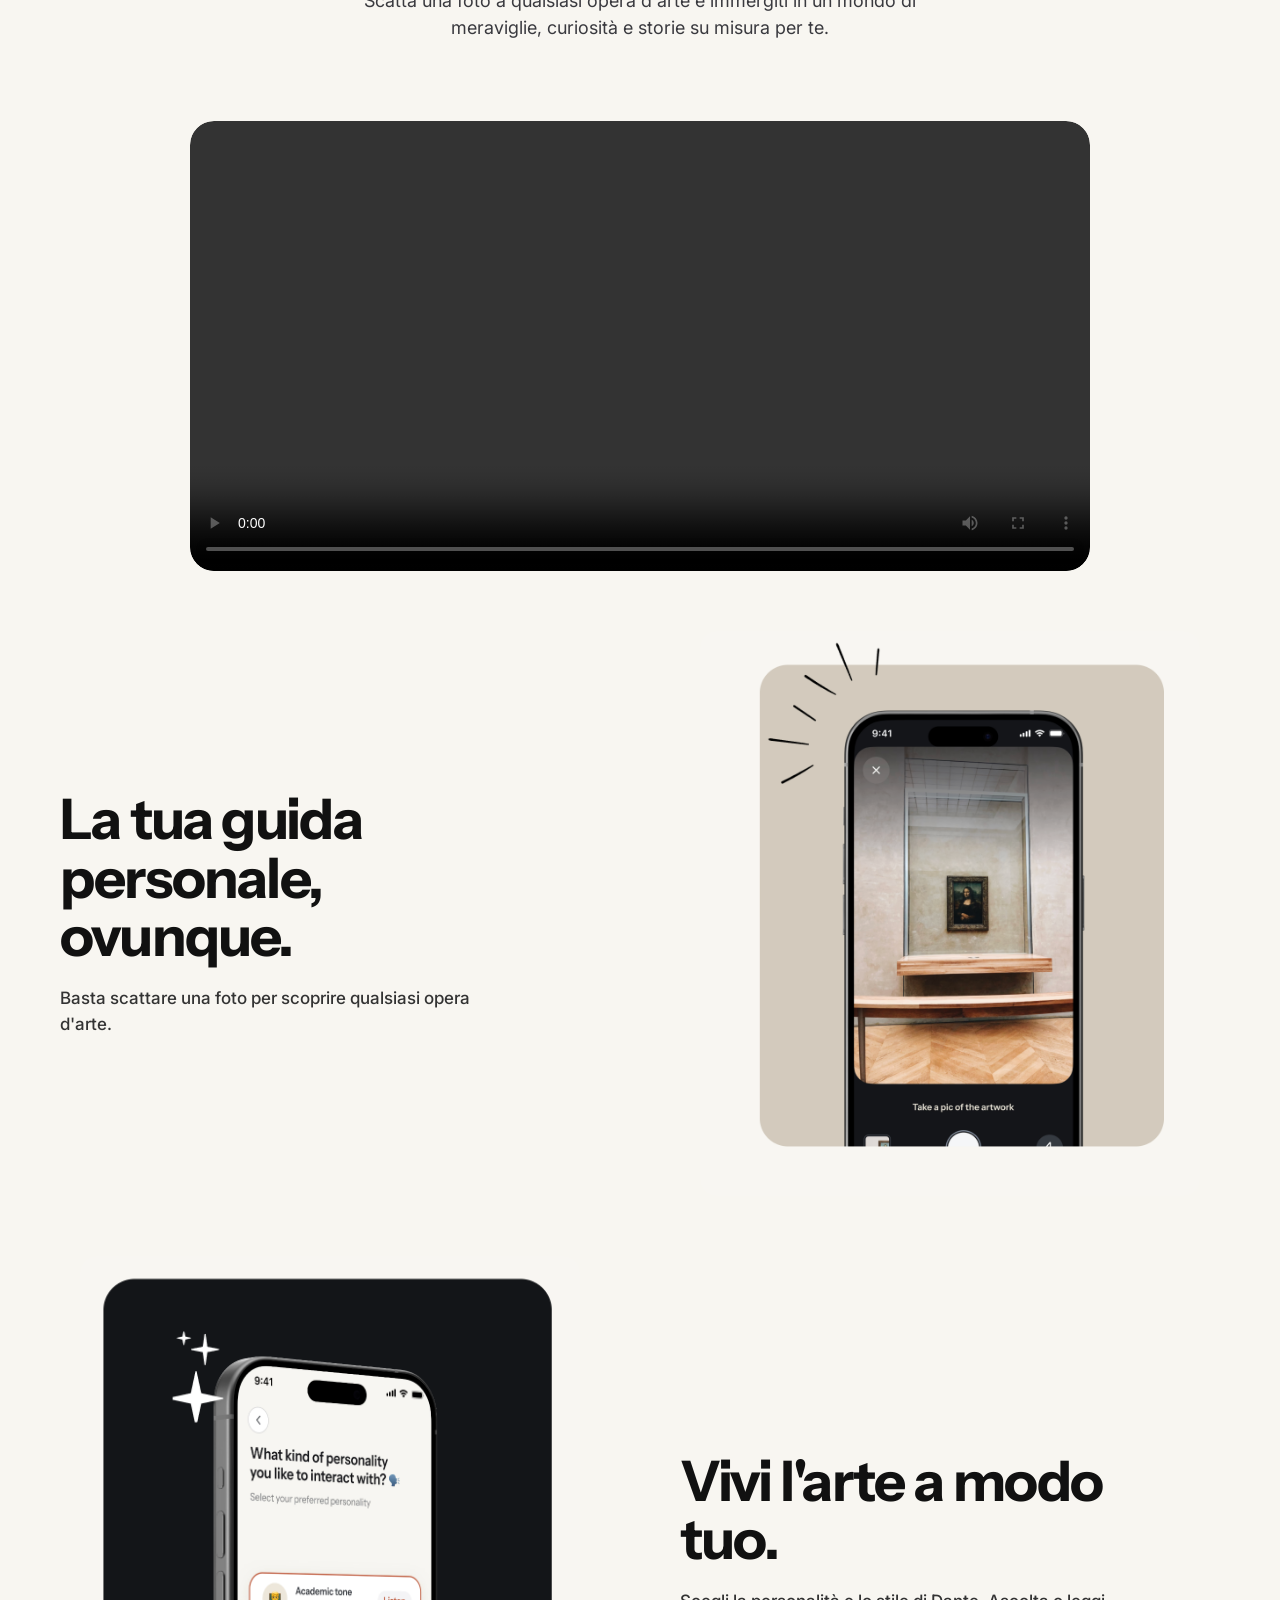
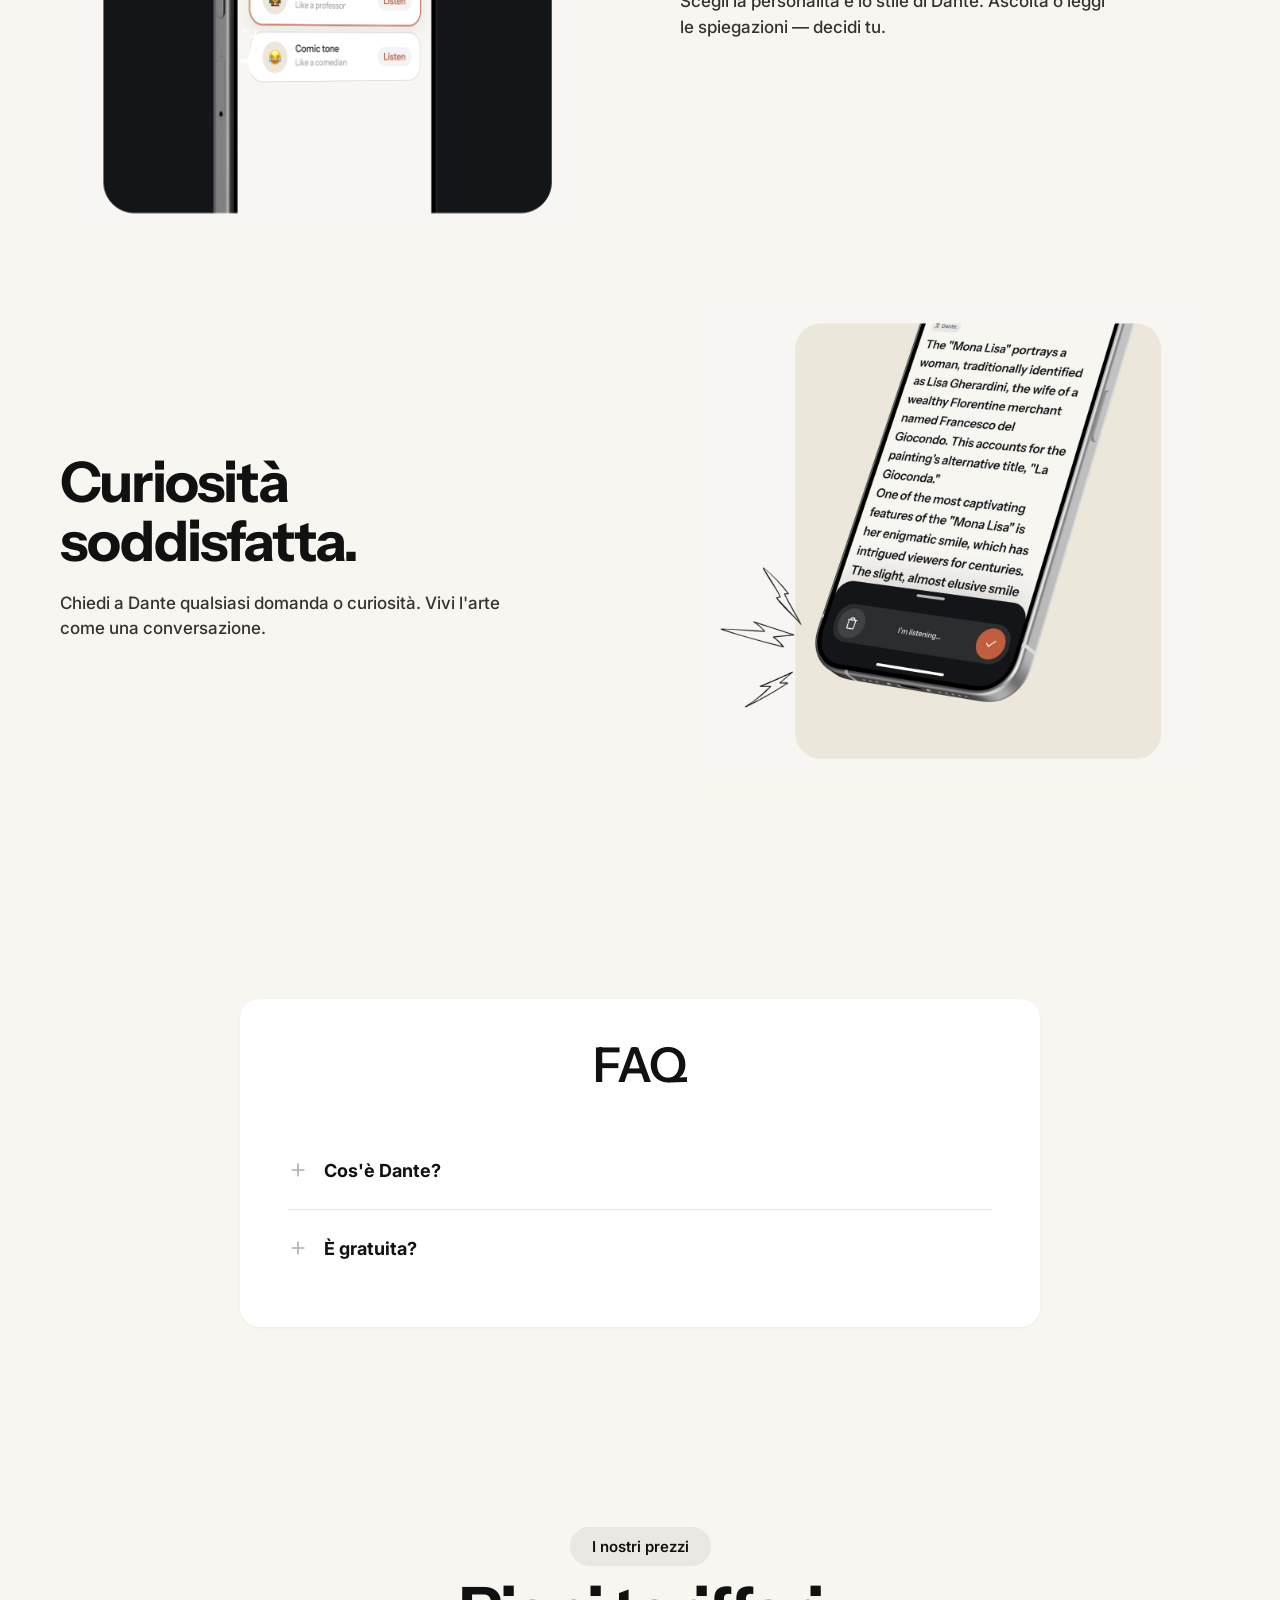
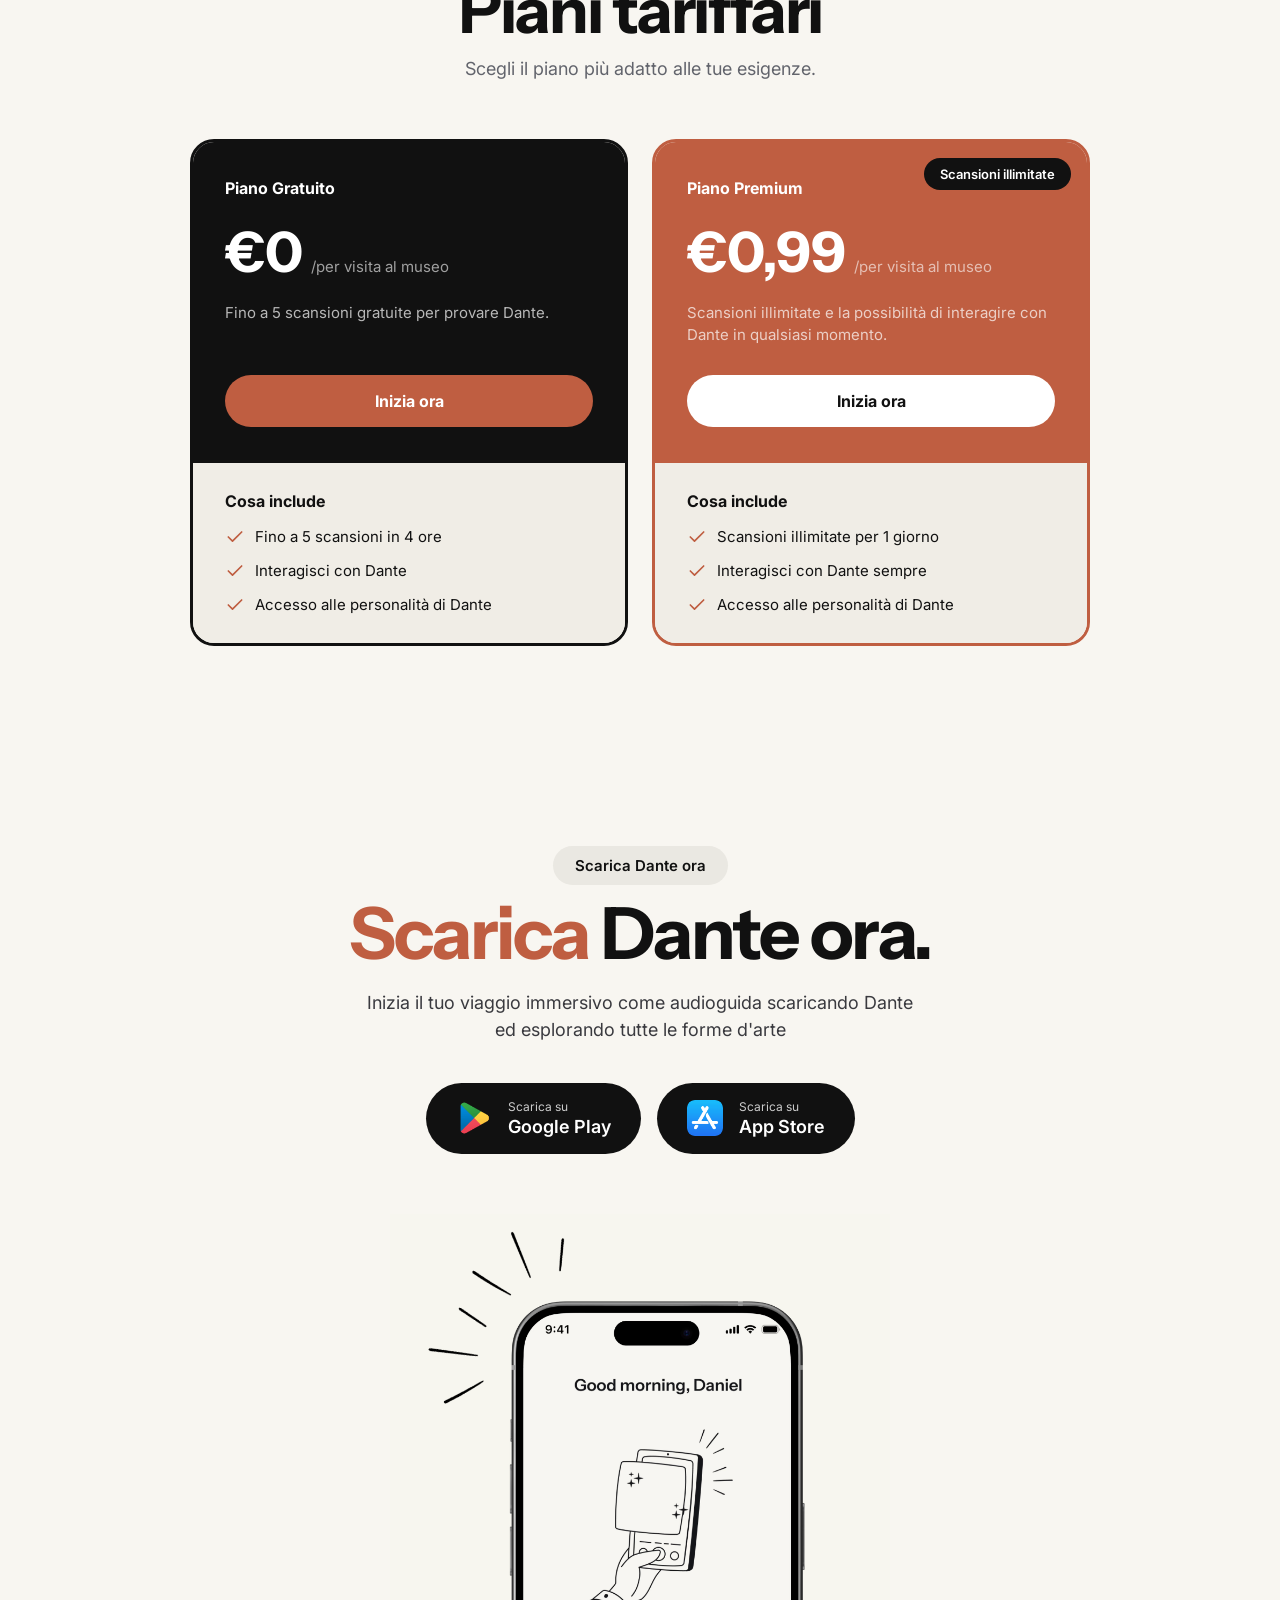
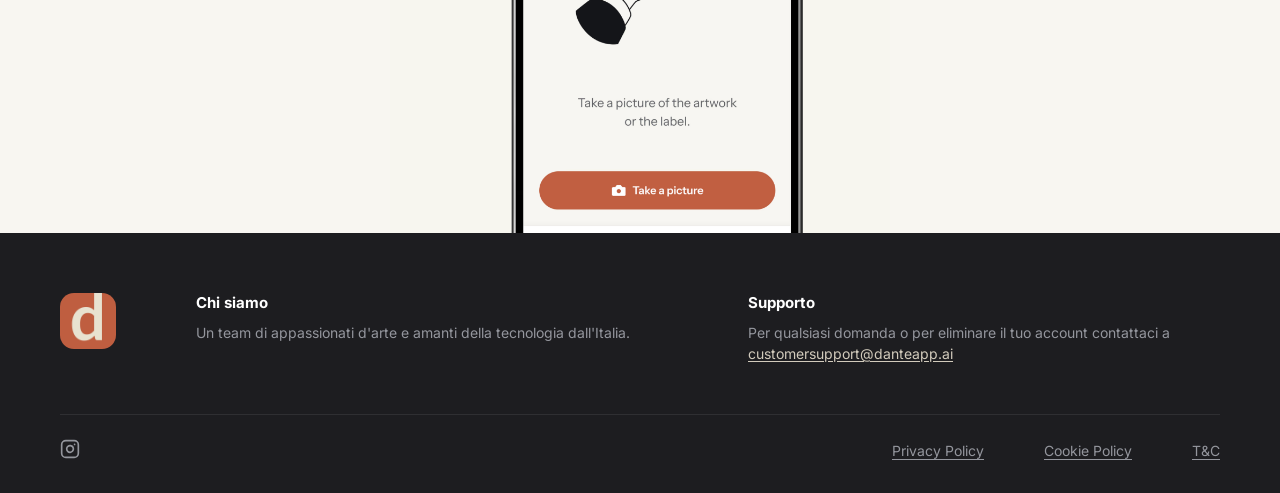
==== commit b67cf227: "added business page" ====
--- a/it/index.html
+++ b/it/index.html
@@ -35,6 +35,7 @@
   <!-- ===== HERO SECTION ===== -->
   <section class="hero">
     <div class="lang-bar">
+      <a href="../business/index.html" class="audience-link">Per i musei &rarr;</a>
       <div class="lang-toggle">
         <a href="../index.html" onclick="localStorage.setItem('dante-lang','en')">EN</a>
         <span class="separator">|</span>
--- a/css/styles.css
+++ b/css/styles.css
@@ -53,7 +53,34 @@
   width: 100%;
   display: flex;
   justify-content: flex-end;
+  align-items: center;
   margin-bottom: 8px;
+}
+
+.audience-link {
+  margin-right: auto;
+  font-family: 'Inter', sans-serif;
+  font-size: 13px;
+  font-weight: 500;
+  color: #bf5e41;
+  padding: 4px 10px;
+  border-radius: 6px;
+  border: 1px solid rgba(191, 94, 65, 0.3);
+  transition: color 0.2s, background 0.2s, border-color 0.2s;
+}
+
+.audience-link:hover {
+  color: #fff;
+  background: #bf5e41;
+  border-color: #bf5e41;
+}
+
+.lang-bar-current {
+  font-family: 'Inter', sans-serif;
+  font-size: 13px;
+  font-weight: 500;
+  color: #797b85;
+  padding: 4px 10px;
 }
 
 .lang-toggle {
@@ -67,7 +94,7 @@
 }
 
 .lang-toggle a {
-  color: #797b85;
+  color: #bf5e41;
   text-decoration: none;
   padding: 4px 8px;
   border-radius: 6px;
@@ -1367,3 +1394,450 @@
     font-size: 32px;
   }
 }
+
+/* ===== BUSINESS PAGE ===== */
+
+.biz-hero {
+  padding-bottom: 60px;
+}
+
+.biz-hero-inner {
+  align-items: center;
+}
+
+.biz-hero-video {
+  width: 100%;
+  max-width: 520px;
+  border-radius: 18px;
+  overflow: hidden;
+  box-shadow: 0 30px 60px rgba(0,0,0,0.4);
+  border: 1px solid rgba(255,255,255,0.06);
+}
+
+.biz-video {
+  width: 100%;
+  height: auto;
+  display: block;
+}
+
+.btn-primary-cta {
+  display: inline-block;
+  background: #bf5e41;
+  color: #fff;
+  padding: 16px 28px;
+  border-radius: 12px;
+  font-family: 'Inter', sans-serif;
+  font-weight: 600;
+  font-size: 16px;
+  letter-spacing: 0.01em;
+  transition: background 0.2s, transform 0.2s;
+  white-space: nowrap;
+}
+
+.btn-primary-cta:hover {
+  background: #a64d33;
+  transform: translateY(-1px);
+}
+
+.btn-primary-cta-large {
+  padding: 20px 40px;
+  font-size: 18px;
+}
+
+/* Layout containers */
+.biz-section {
+  padding: 100px 24px;
+  background: #131518;
+  color: #fff;
+}
+
+.biz-section + .biz-section {
+  border-top: 1px solid rgba(255,255,255,0.05);
+}
+
+.biz-container {
+  max-width: 1200px;
+  margin: 0 auto;
+}
+
+.biz-container-narrow {
+  max-width: 760px;
+}
+
+.biz-section-header {
+  text-align: center;
+  margin-bottom: 64px;
+}
+
+.biz-eyebrow {
+  display: inline-block;
+  color: #bf5e41;
+  font-family: 'Instrument Sans', sans-serif;
+  font-size: 14px;
+  letter-spacing: 0.12em;
+  text-transform: uppercase;
+  margin-bottom: 16px;
+}
+
+.biz-heading {
+  font-family: 'Instrument Sans', sans-serif;
+  font-size: 44px;
+  font-weight: 600;
+  line-height: 1.15;
+  color: #f8f6f1;
+  margin-bottom: 20px;
+}
+
+.biz-lede {
+  font-family: 'Inter', sans-serif;
+  font-size: 18px;
+  line-height: 1.6;
+  color: #d2cbbc;
+  max-width: 720px;
+  margin: 0 auto;
+}
+
+/* Card grids */
+.biz-cards-3 {
+  display: grid;
+  grid-template-columns: repeat(3, 1fr);
+  gap: 32px;
+  margin-bottom: 80px;
+}
+
+.biz-cards-4 {
+  display: grid;
+  grid-template-columns: repeat(4, 1fr);
+  gap: 28px;
+}
+
+.biz-card {
+  background: rgba(255,255,255,0.03);
+  border: 1px solid rgba(255,255,255,0.06);
+  border-radius: 16px;
+  padding: 28px;
+  transition: border-color 0.2s, transform 0.2s;
+}
+
+.biz-card:hover {
+  border-color: rgba(191,94,65,0.4);
+  transform: translateY(-2px);
+}
+
+.biz-card-image {
+  width: 100%;
+  aspect-ratio: 16/10;
+  border-radius: 10px;
+  margin-bottom: 20px;
+  overflow: hidden;
+  display: flex;
+  align-items: center;
+  justify-content: center;
+}
+
+.biz-card-image img {
+  width: 100%;
+  height: 100%;
+  object-fit: cover;
+}
+
+.biz-card-placeholder {
+  background: linear-gradient(135deg, #2a2a2e 0%, #1d1d20 100%);
+  color: rgba(191,94,65,0.6);
+}
+
+.biz-card-placeholder svg {
+  width: 56px;
+  height: 56px;
+}
+
+.biz-card-title {
+  font-family: 'Instrument Sans', sans-serif;
+  font-size: 20px;
+  font-weight: 600;
+  line-height: 1.3;
+  color: #f8f6f1;
+  margin-bottom: 10px;
+}
+
+.biz-card-text {
+  font-family: 'Inter', sans-serif;
+  font-size: 15px;
+  line-height: 1.55;
+  color: #94969d;
+}
+
+/* Mockup cards */
+.biz-mockup-card {
+  text-align: center;
+}
+
+.biz-mockup-img {
+  height: 420px;
+  width: auto;
+  max-width: 100%;
+  object-fit: contain;
+  margin: 0 auto 24px;
+  display: block;
+}
+
+@media (max-width: 640px) {
+  .biz-mockup-img {
+    height: 320px;
+  }
+}
+
+/* Pullquote */
+.biz-pullquote {
+  text-align: center;
+  font-family: 'Instrument Sans', sans-serif;
+  font-style: italic;
+  font-size: 32px;
+  line-height: 1.3;
+  color: #bf5e41;
+  max-width: 760px;
+  margin: 0 auto;
+  padding: 40px 0 0;
+  border-top: 1px solid rgba(255,255,255,0.06);
+}
+
+/* Timeline */
+.biz-timeline {
+  list-style: none;
+  max-width: 820px;
+  margin: 0 auto;
+  padding: 0;
+}
+
+.biz-timeline-step {
+  display: flex;
+  gap: 24px;
+  padding: 28px 0;
+  border-bottom: 1px solid rgba(255,255,255,0.06);
+}
+
+.biz-timeline-step:last-child {
+  border-bottom: none;
+}
+
+.biz-timeline-num {
+  flex-shrink: 0;
+  width: 56px;
+  height: 56px;
+  border-radius: 50%;
+  background: #bf5e41;
+  color: #fff;
+  display: flex;
+  align-items: center;
+  justify-content: center;
+  font-family: 'Instrument Sans', sans-serif;
+  font-size: 24px;
+  font-weight: 600;
+}
+
+.biz-timeline-num-optional {
+  background: transparent;
+  border: 2px dashed rgba(191,94,65,0.5);
+  color: #bf5e41;
+}
+
+.biz-timeline-optional .biz-timeline-title em {
+  color: #94969d;
+  font-style: italic;
+  font-weight: 400;
+  font-size: 0.7em;
+}
+
+.biz-timeline-title {
+  font-family: 'Instrument Sans', sans-serif;
+  font-size: 22px;
+  font-weight: 600;
+  color: #f8f6f1;
+  margin-bottom: 10px;
+}
+
+.biz-timeline-text {
+  font-family: 'Inter', sans-serif;
+  font-size: 16px;
+  line-height: 1.6;
+  color: #d2cbbc;
+}
+
+.biz-timeline-text strong {
+  color: #f8f6f1;
+}
+
+/* Offer cards */
+.biz-offer-cards {
+  display: grid;
+  grid-template-columns: repeat(3, 1fr);
+  gap: 24px;
+}
+
+.biz-offer-card {
+  background: #f8f6f1;
+  color: #111;
+  border-radius: 18px;
+  padding: 36px 28px;
+  display: flex;
+  flex-direction: column;
+}
+
+.biz-offer-pilot {
+  background: #bf5e41;
+  color: #fff;
+}
+
+.biz-offer-name {
+  font-family: 'Instrument Sans', sans-serif;
+  font-size: 30px;
+  font-weight: 600;
+  margin-bottom: 6px;
+}
+
+.biz-offer-tagline {
+  font-family: 'Instrument Sans', sans-serif;
+  font-style: italic;
+  font-size: 16px;
+  margin-bottom: 24px;
+  opacity: 0.85;
+}
+
+.biz-offer-pilot .biz-offer-tagline {
+  color: #f8f6f1;
+}
+
+.biz-offer-body {
+  font-family: 'Inter', sans-serif;
+  font-size: 15px;
+  line-height: 1.6;
+}
+
+.biz-offer-pilot .biz-offer-body strong {
+  color: #fff;
+}
+
+/* Stats */
+.biz-stats {
+  display: grid;
+  grid-template-columns: repeat(4, 1fr);
+  gap: 28px;
+}
+
+.biz-stat {
+  background: rgba(255,255,255,0.03);
+  border: 1px solid rgba(255,255,255,0.06);
+  border-radius: 14px;
+  padding: 28px 22px;
+}
+
+.biz-stat-number {
+  font-family: 'Instrument Sans', sans-serif;
+  font-size: 40px;
+  font-weight: 600;
+  color: #bf5e41;
+  line-height: 1;
+  margin-bottom: 14px;
+}
+
+.biz-stat-text {
+  font-family: 'Inter', sans-serif;
+  font-size: 15px;
+  line-height: 1.55;
+  color: #d2cbbc;
+  margin-bottom: 12px;
+}
+
+.biz-stat-text strong {
+  color: #f8f6f1;
+}
+
+.biz-stat-source {
+  font-family: 'Inter', sans-serif;
+  font-size: 12px;
+  color: #797b85;
+  font-style: italic;
+}
+
+/* Founders */
+.biz-founder {
+  text-align: center;
+  margin-top: 20px;
+}
+
+.biz-founder-name {
+  font-family: 'Instrument Sans', sans-serif;
+  font-size: 22px;
+  font-weight: 600;
+  color: #f8f6f1;
+  margin-bottom: 14px;
+}
+
+.biz-founder-role {
+  font-weight: 400;
+  color: #94969d;
+  font-style: italic;
+}
+
+.biz-founder-bio {
+  font-family: 'Inter', sans-serif;
+  font-size: 17px;
+  line-height: 1.7;
+  color: #d2cbbc;
+  max-width: 640px;
+  margin: 0 auto;
+}
+
+/* Final CTA */
+.biz-final-cta {
+  background: #131518;
+}
+
+.biz-final-cta-inner {
+  text-align: center;
+}
+
+.biz-final-cta .biz-heading {
+  margin-bottom: 36px;
+}
+
+/* Responsive */
+@media (max-width: 1024px) {
+  .biz-cards-3,
+  .biz-offer-cards {
+    grid-template-columns: repeat(2, 1fr);
+  }
+  .biz-cards-4,
+  .biz-stats {
+    grid-template-columns: repeat(2, 1fr);
+  }
+}
+
+@media (max-width: 640px) {
+  .biz-section {
+    padding: 64px 20px;
+  }
+  .biz-heading {
+    font-size: 32px;
+  }
+  .biz-pullquote {
+    font-size: 24px;
+  }
+  .biz-cards-3,
+  .biz-cards-4,
+  .biz-offer-cards,
+  .biz-stats {
+    grid-template-columns: 1fr;
+  }
+  .biz-timeline-step {
+    gap: 16px;
+  }
+  .biz-timeline-num {
+    width: 44px;
+    height: 44px;
+    font-size: 20px;
+  }
+  .biz-stat-number {
+    font-size: 32px;
+  }
+}
